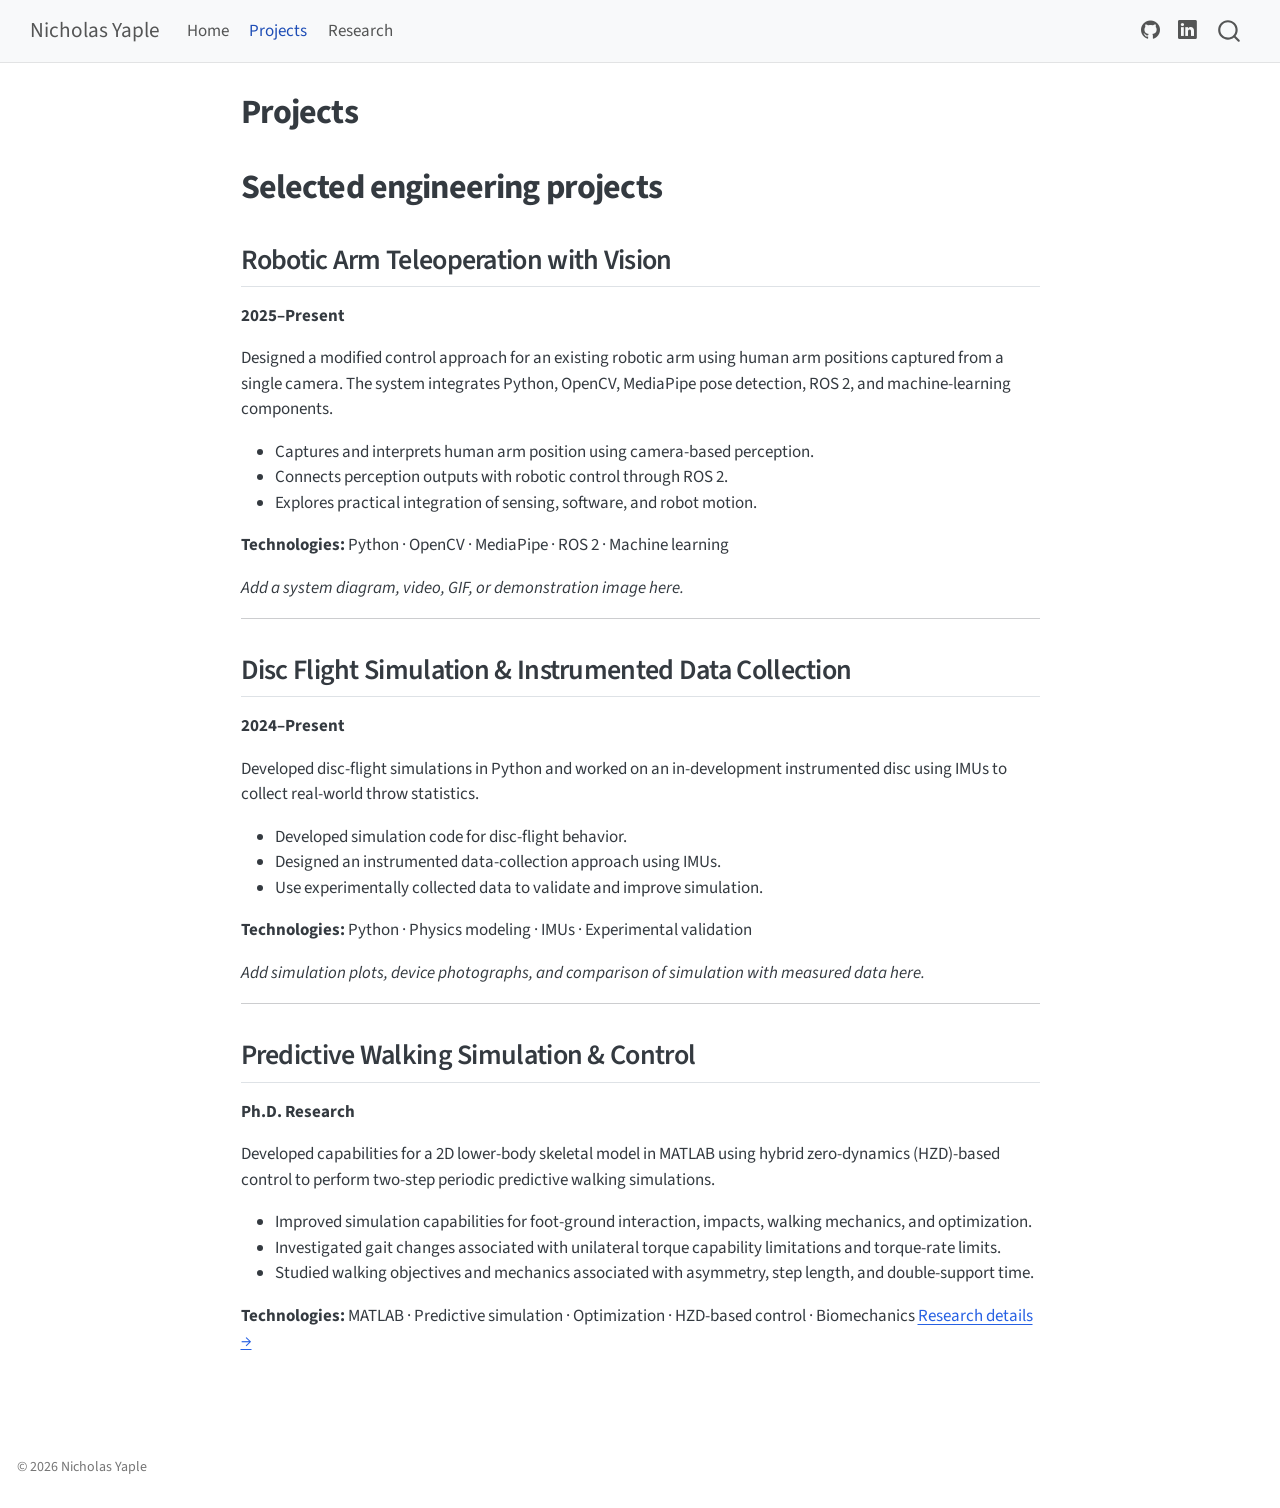
==== projects.html @ 6b663c58 "Built site for gh-pages" ====
<!DOCTYPE html>
<html xmlns="http://www.w3.org/1999/xhtml" lang="en" xml:lang="en"><head>

<meta charset="utf-8">
<meta name="generator" content="quarto-1.11.9">

<meta name="viewport" content="width=device-width, initial-scale=1.0, user-scalable=yes">


<title>Projects – Nicholas Yaple</title>
<style>
/* Default styles provided by pandoc.
** See https://pandoc.org/MANUAL.html#variables-for-html for config info.
*/
span.smallcaps{font-variant: small-caps;}
div.columns{display: flex; gap: 1.5em;}
div.column{flex: auto;}
@media screen {
div.columns{gap: min(4vw, 1.5em);}
div.column{overflow-x: auto;}
}
div.hanging-indent{margin-left: 1.5em; text-indent: -1.5em;}
ul.task-list{list-style: none;}
ul.task-list li input[type="checkbox"] {
  width: 0.8em;
  margin: 0 0.8em 0.2em -1em; /* quarto-specific, see https://github.com/quarto-dev/quarto-cli/issues/4556 */ 
  vertical-align: middle;
}
</style>


<script src="site_libs/quarto-nav/quarto-nav.js"></script>
<script src="site_libs/quarto-nav/headroom.min.js"></script>
<script src="site_libs/clipboard/clipboard.min.js"></script>
<script src="site_libs/quarto-search/autocomplete.umd.js"></script>
<script src="site_libs/quarto-search/fuse.min.js"></script>
<script src="site_libs/quarto-search/quarto-search.js"></script>
<meta name="quarto:offset" content="./">
<script src="site_libs/quarto-html/quarto.js" type="module"></script>
<script src="site_libs/quarto-html/tabsets/tabsets.js" type="module"></script>
<script src="site_libs/quarto-html/scrollable-regions/scrollable-regions.js" type="module"></script>
<script src="site_libs/quarto-html/popper.min.js"></script>
<script src="site_libs/quarto-html/tippy.umd.min.js"></script>
<script src="site_libs/quarto-html/anchor.min.js"></script>
<link href="site_libs/quarto-html/tippy.css" rel="stylesheet">
<link href="site_libs/quarto-html/quarto-syntax-highlighting-63b5708e65d6cd79cd7618c58d0c21e7.css" rel="stylesheet" id="quarto-text-highlighting-styles">
<script src="site_libs/bootstrap/bootstrap.min.js"></script>
<link href="site_libs/bootstrap/bootstrap-icons.css" rel="stylesheet">
<link href="site_libs/bootstrap/bootstrap-48eea8e06ff06eb442a2daacfce5ac08.min.css" rel="stylesheet" append-hash="true" id="quarto-bootstrap" data-mode="light">
<script id="quarto-search-options" type="application/json">{
  "location": "navbar",
  "copy-button": false,
  "collapse-after": 3,
  "panel-placement": "end",
  "type": "overlay",
  "limit": 50,
  "keyboard-shortcut": [
    "f",
    "/",
    "s"
  ],
  "show-item-context": false,
  "language": {
    "search-no-results-text": "No results",
    "search-matching-documents-text": "matching documents",
    "search-copy-link-title": "Copy link to search",
    "search-hide-matches-text": "Hide additional matches",
    "search-more-match-text": "more match in this document",
    "search-more-matches-text": "more matches in this document",
    "search-clear-button-title": "Clear",
    "search-text-placeholder": "",
    "search-detached-cancel-button-title": "Cancel",
    "search-submit-button-title": "Submit",
    "search-label": "Search"
  }
}</script>
<style>html{ scroll-behavior: smooth; }</style>


<link rel="stylesheet" href="styles.css">
</head>

<body class="nav-fixed fullcontent quarto-light"><a id="quarto-skip-link" class="visually-hidden-focusable" href="#quarto-document-content">Skip to main content</a>

<div id="quarto-search-results"></div>
  <header id="quarto-header" class="headroom fixed-top">
    <nav class="navbar navbar-expand-lg " data-bs-theme="dark" aria-label="Site">
      <div class="navbar-container container-fluid">
      <div class="navbar-brand-container mx-auto">
    <a class="navbar-brand" href="./index.html">
    <span class="navbar-title">Nicholas Yaple</span>
    </a>
  </div>
          <button class="navbar-toggler" type="button" data-bs-toggle="collapse" data-bs-target="#navbarCollapse" aria-controls="navbarCollapse" aria-expanded="false" aria-label="Toggle navigation" onclick="if (window.quartoToggleHeadroom) { window.quartoToggleHeadroom(); }">
  <span class="navbar-toggler-icon"></span>
</button>
          <div class="collapse navbar-collapse" id="navbarCollapse">
            <ul class="navbar-nav navbar-nav-scroll me-auto">
  <li class="nav-item">
    <a class="nav-link" href="./index.html"> 
<span class="menu-text">Home</span></a>
  </li>  
  <li class="nav-item">
    <a class="nav-link active" href="./projects.html" aria-current="page"> 
<span class="menu-text">Projects</span></a>
  </li>  
  <li class="nav-item">
    <a class="nav-link" href="./research.html"> 
<span class="menu-text">Research</span></a>
  </li>  
</ul>
            <ul class="navbar-nav navbar-nav-scroll ms-auto">
  <li class="nav-item compact">
    <a class="nav-link" href="https://github.com/yaplenicholas"> <i class="bi bi-github" role="img">
</i> 
<span class="menu-text"></span></a>
  </li>  
  <li class="nav-item compact">
    <a class="nav-link" href="https://www.linkedin.com/"> <i class="bi bi-linkedin" role="img">
</i> 
<span class="menu-text"></span></a>
  </li>  
</ul>
          </div> <!-- /navcollapse -->
            <div class="quarto-navbar-tools">
</div>
            <div id="quarto-search" class="" title="Search"></div>
      </div> <!-- /container-fluid -->
    </nav>
</header>
<!-- content -->
<div id="quarto-content" class="quarto-container page-columns page-rows-contents page-layout-article page-navbar">
<!-- sidebar -->
<!-- margin-sidebar -->
    
<!-- main -->
<main class="content" id="quarto-document-content" tabindex="-1">

<header id="title-block-header" class="quarto-title-block default">
<div class="quarto-title">
<h1 class="title">Projects</h1>
</div>



<div class="quarto-title-meta">

    
  
    
  </div>
  


</header>


<section id="selected-engineering-projects" class="level1">
<h1>Selected engineering projects</h1>
<section id="robotic-arm-teleoperation-with-vision" class="level2">
<h2 class="anchored" data-anchor-id="robotic-arm-teleoperation-with-vision">Robotic Arm Teleoperation with Vision</h2>
<p><strong>2025–Present</strong></p>
<p>Designed a modified control approach for an existing robotic arm using human arm positions captured from a single camera. The system integrates Python, OpenCV, MediaPipe pose detection, ROS 2, and machine-learning components.</p>
<ul>
<li>Captures and interprets human arm position using camera-based perception.</li>
<li>Connects perception outputs with robotic control through ROS 2.</li>
<li>Explores practical integration of sensing, software, and robot motion.</li>
</ul>
<p><strong>Technologies:</strong> Python · OpenCV · MediaPipe · ROS 2 · Machine learning</p>
<p><em>Add a system diagram, video, GIF, or demonstration image here.</em></p>
<hr>
</section>
<section id="disc-flight-simulation-instrumented-data-collection" class="level2">
<h2 class="anchored" data-anchor-id="disc-flight-simulation-instrumented-data-collection">Disc Flight Simulation &amp; Instrumented Data Collection</h2>
<p><strong>2024–Present</strong></p>
<p>Developed disc-flight simulations in Python and worked on an in-development instrumented disc using IMUs to collect real-world throw statistics.</p>
<ul>
<li>Developed simulation code for disc-flight behavior.</li>
<li>Designed an instrumented data-collection approach using IMUs.</li>
<li>Use experimentally collected data to validate and improve simulation.</li>
</ul>
<p><strong>Technologies:</strong> Python · Physics modeling · IMUs · Experimental validation</p>
<p><em>Add simulation plots, device photographs, and comparison of simulation with measured data here.</em></p>
<hr>
</section>
<section id="predictive-walking-simulation-control" class="level2">
<h2 class="anchored" data-anchor-id="predictive-walking-simulation-control">Predictive Walking Simulation &amp; Control</h2>
<p><strong>Ph.D.&nbsp;Research</strong></p>
<p>Developed capabilities for a 2D lower-body skeletal model in MATLAB using hybrid zero-dynamics (HZD)-based control to perform two-step periodic predictive walking simulations.</p>
<ul>
<li>Improved simulation capabilities for foot-ground interaction, impacts, walking mechanics, and optimization.</li>
<li>Investigated gait changes associated with unilateral torque capability limitations and torque-rate limits.</li>
<li>Studied walking objectives and mechanics associated with asymmetry, step length, and double-support time.</li>
</ul>
<p><strong>Technologies:</strong> MATLAB · Predictive simulation · Optimization · HZD-based control · Biomechanics <a href="./research.html">Research details →</a></p>


</section>
</section>

</main> <!-- /main -->
<script id="quarto-html-after-body" type="application/javascript">
  window.document.addEventListener("DOMContentLoaded", function (event) {
    const icon = "";
    const anchorJS = new window.AnchorJS();
    anchorJS.options = {
      placement: 'right',
      icon: icon
    };
    anchorJS.add('.anchored');
    const isCodeAnnotation = (el) => {
      for (const clz of el.classList) {
        if (clz.startsWith('code-annotation-')) {                     
          return true;
        }
      }
      return false;
    }
    const onCopySuccess = function(e) {
      // button target
      const button = e.trigger;
      // don't keep focus
      button.blur();
      // flash "checked"
      button.classList.add('code-copy-button-checked');
      var currentTitle = button.getAttribute("title");
      button.setAttribute("title", "Copied!");
      let tooltip;
      if (window.bootstrap) {
        button.setAttribute("data-bs-toggle", "tooltip");
        button.setAttribute("data-bs-placement", "left");
        button.setAttribute("data-bs-title", "Copied!");
        tooltip = new bootstrap.Tooltip(button, 
          { trigger: "manual", 
            customClass: "code-copy-button-tooltip",
            offset: [0, -8]});
        tooltip.show();    
      }
      setTimeout(function() {
        if (tooltip) {
          tooltip.hide();
          button.removeAttribute("data-bs-title");
          button.removeAttribute("data-bs-toggle");
          button.removeAttribute("data-bs-placement");
        }
        button.setAttribute("title", currentTitle);
        button.classList.remove('code-copy-button-checked');
      }, 1000);
      // clear code selection
      e.clearSelection();
    }
    const getTextToCopy = function(trigger) {
      const outerScaffold = trigger.parentElement.cloneNode(true);
      const codeEl = outerScaffold.querySelector('code');
      for (const childEl of codeEl.children) {
        if (isCodeAnnotation(childEl)) {
          childEl.remove();
        }
      }
      return codeEl.innerText;
    }
    const clipboard = new window.ClipboardJS('.code-copy-button:not([data-in-quarto-modal])', {
      text: getTextToCopy
    });
    clipboard.on('success', onCopySuccess);
    if (window.document.getElementById('quarto-embedded-source-code-modal')) {
      const clipboardModal = new window.ClipboardJS('.code-copy-button[data-in-quarto-modal]', {
        text: getTextToCopy,
        container: window.document.getElementById('quarto-embedded-source-code-modal')
      });
      clipboardModal.on('success', onCopySuccess);
    }
      var localhostRegex = new RegExp(/^(?:http|https):\/\/localhost\:?[0-9]*\//);
      var mailtoRegex = new RegExp(/^mailto:/);
        var filterRegex = new RegExp("https:\/\/yaplenicholas\.github\.io\/");
      var isInternal = (href) => {
          return filterRegex.test(href) || localhostRegex.test(href) || mailtoRegex.test(href);
      }
      // Inspect non-navigation links and adorn them if external
      window.quartoDecorateExternalLinks = function (root) {
     var links = (root || window.document).querySelectorAll('a[href]:not(.nav-link):not(.navbar-brand):not(.toc-action):not(.sidebar-link):not(.sidebar-item-toggle):not(.pagination-link):not(.no-external):not([aria-hidden]):not(.dropdown-item):not(.quarto-navigation-tool):not(.about-link)');
      for (var i=0; i<links.length; i++) {
        const link = links[i];
        if (!isInternal(link.href)) {
          // undo the damage that might have been done by quarto-nav.js in the case of
          // links that we want to consider external
          if (link.dataset.originalHref !== undefined) {
            link.href = link.dataset.originalHref;
          }
          if (!link.classList.contains('no-external-icon')) {
          }
        }
      }
      };
      window.quartoDecorateExternalLinks(window.document);
    // Esc closes the popup (WCAG 1.4.13) and focus leaving both trigger and
    // popup closes it (WCAG 2.4.11); tippy handles neither for interactive popups.
    const hideOnEscAndFocusOut = {
      name: 'hideOnEscAndFocusOut',
      defaultValue: true,
      fn(instance) {
        const dismiss = () => {
          // A show scheduled by the trigger delay would otherwise reopen it
          instance.clearDelayTimeouts();
          instance.hide();
        };
        const onKeyDown = (event) => {
          if (event.key !== 'Escape') {
            return;
          }
          // Keep Esc from also reaching page handlers (e.g. reveal.js overview),
          // except an open reveal.js slide menu, which Esc should close too.
          // The menu handles keys only when its keyboard option is on.
          const menuHandlesEsc = window.Reveal?.getPlugin?.('menu')?.isOpen() &&
            window.Reveal.getConfig().menu?.keyboard !== false;
          if (!menuHandlesEsc) {
            event.stopPropagation();
          }
          if (instance.popper.contains(window.document.activeElement)) {
            // Disabled while refocusing so the focus trigger does not reopen it
            instance.disable();
            instance.reference.focus();
            instance.enable();
          }
          dismiss();
        };
        const onFocusOut = (event) => {
          const target = event.relatedTarget;
          if (target && !instance.reference.contains(target) &&
              !instance.popper.contains(target)) {
            dismiss();
          }
        };
        // On the trigger too: a click trigger (code-annotations: select) has no
        // blur handling. Attached for the instance's lifetime so leaving the
        // trigger also cancels a show still pending on the trigger delay.
        instance.reference.addEventListener('focusout', onFocusOut);
        return {
          onShow() {
            window.document.addEventListener('keydown', onKeyDown, true);
            instance.popper.addEventListener('focusout', onFocusOut);
          },
          onHide() {
            window.document.removeEventListener('keydown', onKeyDown, true);
            instance.popper.removeEventListener('focusout', onFocusOut);
          },
          onDestroy() {
            instance.reference.removeEventListener('focusout', onFocusOut);
          },
        };
      },
    };
    function tippyHover(el, contentFn, onTriggerFn, onUntriggerFn) {
      const config = {
        allowHTML: true,
        maxWidth: 500,
        delay: 100,
        arrow: false,
        appendTo: function(el) {
            return el.parentElement;
        },
        interactive: true,
        interactiveBorder: 10,
        theme: 'quarto',
        placement: 'bottom-start',
        plugins: [hideOnEscAndFocusOut],
      };
      if (contentFn) {
        config.content = contentFn;
      }
      if (onTriggerFn) {
        config.onTrigger = onTriggerFn;
      }
      if (onUntriggerFn) {
        config.onUntrigger = onUntriggerFn;
      }
      window.tippy(el, config); 
    }
    const noterefs = window.document.querySelectorAll('a[role="doc-noteref"]');
    for (var i=0; i<noterefs.length; i++) {
      const ref = noterefs[i];
      tippyHover(ref, function() {
        // use id or data attribute instead here
        let href = ref.getAttribute('data-footnote-href') || ref.getAttribute('href');
        try { href = new URL(href).hash; } catch {}
        const id = href.replace(/^#\/?/, "");
        const note = window.document.getElementById(id);
        if (note) {
          return note.innerHTML;
        } else {
          return "";
        }
      });
    }
    const xrefs = window.document.querySelectorAll('a.quarto-xref');
    const processXRef = (id, note) => {
      // Strip column container classes
      const stripColumnClz = (el) => {
        el.classList.remove("page-full", "page-columns");
        if (el.children) {
          for (const child of el.children) {
            stripColumnClz(child);
          }
        }
      }
      stripColumnClz(note)
      if (id === null || id.startsWith('sec-')) {
        // Special case sections, only their first couple elements
        const container = document.createElement("div");
        if (note.children && note.children.length > 2) {
          container.appendChild(note.children[0].cloneNode(true));
          for (let i = 1; i < note.children.length; i++) {
            const child = note.children[i];
            if (child.tagName === "P" && child.innerText === "") {
              continue;
            } else {
              container.appendChild(child.cloneNode(true));
              break;
            }
          }
          if (window.Quarto?.typesetMath) {
            window.Quarto.typesetMath(container);
          }
          return container.innerHTML
        } else {
          if (window.Quarto?.typesetMath) {
            window.Quarto.typesetMath(note);
          }
          return note.innerHTML;
        }
      } else {
        // Remove any anchor links if they are present
        const anchorLink = note.querySelector('a.anchorjs-link');
        if (anchorLink) {
          anchorLink.remove();
        }
        if (window.Quarto?.typesetMath) {
          window.Quarto.typesetMath(note);
        }
        if (note.classList.contains("callout")) {
          return note.outerHTML;
        } else {
          return note.innerHTML;
        }
      }
    }
    for (var i=0; i<xrefs.length; i++) {
      const xref = xrefs[i];
      tippyHover(xref, undefined, function(instance) {
        instance.disable();
        let url = xref.getAttribute('href');
        let hash = undefined; 
        if (url.startsWith('#')) {
          hash = url;
        } else {
          try { hash = new URL(url).hash; } catch {}
        }
        if (hash) {
          const id = hash.replace(/^#\/?/, "");
          const note = window.document.getElementById(id);
          if (note !== null) {
            try {
              const html = processXRef(id, note.cloneNode(true));
              instance.setContent(html);
            } finally {
              instance.enable();
              instance.show();
            }
          } else {
            // See if we can fetch this
            fetch(url.split('#')[0])
            .then(res => res.text())
            .then(html => {
              const parser = new DOMParser();
              const htmlDoc = parser.parseFromString(html, "text/html");
              const note = htmlDoc.getElementById(id);
              if (note !== null) {
                const html = processXRef(id, note);
                instance.setContent(html);
              } 
            }).finally(() => {
              instance.enable();
              instance.show();
            });
          }
        } else {
          // See if we can fetch a full url (with no hash to target)
          // This is a special case and we should probably do some content thinning / targeting
          fetch(url)
          .then(res => res.text())
          .then(html => {
            const parser = new DOMParser();
            const htmlDoc = parser.parseFromString(html, "text/html");
            const note = htmlDoc.querySelector('main.content');
            if (note !== null) {
              // This should only happen for chapter cross references
              // (since there is no id in the URL)
              // remove the first header
              if (note.children.length > 0 && note.children[0].tagName === "HEADER") {
                note.children[0].remove();
              }
              const html = processXRef(null, note);
              instance.setContent(html);
            } 
          }).finally(() => {
            instance.enable();
            instance.show();
          });
        }
      }, function(instance) {
      });
    }
        let selectedAnnoteEl;
        const selectorForAnnotation = ( cell, annotation) => {
          let cellAttr = 'data-code-cell="' + cell + '"';
          let lineAttr = 'data-code-annotation="' +  annotation + '"';
          const selector = 'span[' + cellAttr + '][' + lineAttr + ']';
          return selector;
        }
        const selectCodeLines = (annoteEl) => {
          const doc = window.document;
          const targetCell = annoteEl.getAttribute("data-target-cell");
          const targetAnnotation = annoteEl.getAttribute("data-target-annotation");
          const annoteSpan = window.document.querySelector(selectorForAnnotation(targetCell, targetAnnotation));
          const lines = annoteSpan.getAttribute("data-code-lines").split(",");
          const lineIds = lines.map((line) => {
            return targetCell + "-" + line;
          })
          // Each band is positioned against its own containing block, which is
          // not the offsetParent of the lines, so place it from client rects.
          const placeBand = (band, firstEl, lastEl, codeBlock) => {
            const container = band.offsetParent;
            if (container === null) {
              return;
            }
            const containerRect = container.getBoundingClientRect();
            // Reveal.js scales slides with a transform, so convert client
            // pixels back to the CSS pixels of the container.
            const scale = containerRect.height / container.offsetHeight || 1;
            const firstRect = firstEl.getBoundingClientRect();
            const lastRect = lastEl.getBoundingClientRect();
            const top = (firstRect.top - containerRect.top) / scale - container.clientTop + container.scrollTop;
            const height = (lastRect.bottom - firstRect.top) / scale;
            band.style.top = top - 2 + "px";
            band.style.height = height + 4 + "px";
            if (codeBlock) {
              // Without the copy button wrapper, the containing block is wider
              // than the code block, so span the code block explicitly.
              const blockRect = codeBlock.getBoundingClientRect();
              band.style.left = (blockRect.left - containerRect.left) / scale - container.clientLeft + container.scrollLeft + "px";
              band.style.width = blockRect.width / scale + "px";
            }
          };
          if (lineIds.length > 0) {
            const el = window.document.getElementById(lineIds[0]);
            const lastEl = window.document.getElementById(lineIds[lineIds.length - 1]);
            const parent = el.parentElement.parentElement;
            // cook up a div (if necessary) and position it
            let div = window.document.getElementById("code-annotation-line-highlight");
            if (div === null) {
              div = window.document.createElement("div");
              div.setAttribute("id", "code-annotation-line-highlight");
              div.style.position = 'absolute';
              parent.appendChild(div);
            }
            placeBand(div, el, lastEl, parent.closest("div.sourceCode") || parent);
            let gutterDiv = window.document.getElementById("code-annotation-line-highlight-gutter");
            if (gutterDiv === null) {
              gutterDiv = window.document.createElement("div");
              gutterDiv.setAttribute("id", "code-annotation-line-highlight-gutter");
              gutterDiv.style.position = 'absolute';
              const codeCell = window.document.getElementById(targetCell);
              const gutter = codeCell.querySelector('.code-annotation-gutter');
              gutter.appendChild(gutterDiv);
            }
            placeBand(gutterDiv, el, lastEl);
            selectedAnnoteEl = annoteEl;
          }
        };
        const unselectCodeLines = () => {
          const elementsIds = ["code-annotation-line-highlight", "code-annotation-line-highlight-gutter"];
          elementsIds.forEach((elId) => {
            const div = window.document.getElementById(elId);
            if (div) {
              div.remove();
            }
          });
          selectedAnnoteEl = undefined;
        };
          // Handle positioning of the toggle
      window.addEventListener(
        "resize",
        throttle(() => {
          elRect = undefined;
          if (selectedAnnoteEl) {
            selectCodeLines(selectedAnnoteEl);
          }
        }, 10)
      );
      function throttle(fn, ms) {
      let throttle = false;
      let timer;
        return (...args) => {
          if(!throttle) { // first call gets through
              fn.apply(this, args);
              throttle = true;
          } else { // all the others get throttled
              if(timer) clearTimeout(timer); // cancel #2
              timer = setTimeout(() => {
                fn.apply(this, args);
                timer = throttle = false;
              }, ms);
          }
        };
      }
        // Attach click handler to the DT
        const annoteDls = window.document.querySelectorAll('dt[data-target-cell]');
        for (const annoteDlNode of annoteDls) {
          annoteDlNode.addEventListener('click', (event) => {
            const clickedEl = event.target;
            if (clickedEl !== selectedAnnoteEl) {
              unselectCodeLines();
              const activeEl = window.document.querySelector('dt[data-target-cell].code-annotation-active');
              if (activeEl) {
                activeEl.classList.remove('code-annotation-active');
              }
              selectCodeLines(clickedEl);
              clickedEl.classList.add('code-annotation-active');
            } else {
              // Unselect the line
              unselectCodeLines();
              clickedEl.classList.remove('code-annotation-active');
            }
          });
        }
    const findCites = (el) => {
      const parentEl = el.parentElement;
      if (parentEl) {
        const cites = parentEl.dataset.cites;
        if (cites) {
          return {
            el,
            cites: cites.split(' ')
          };
        } else {
          return findCites(el.parentElement)
        }
      } else {
        return undefined;
      }
    };
    var bibliorefs = window.document.querySelectorAll('a[role="doc-biblioref"]');
    for (var i=0; i<bibliorefs.length; i++) {
      const ref = bibliorefs[i];
      const citeInfo = findCites(ref);
      if (citeInfo) {
        tippyHover(citeInfo.el, function() {
          var popup = window.document.createElement('div');
          citeInfo.cites.forEach(function(cite) {
            var citeDiv = window.document.createElement('div');
            citeDiv.classList.add('hanging-indent');
            citeDiv.classList.add('csl-entry');
            var biblioDiv = window.document.getElementById('ref-' + cite);
            if (biblioDiv) {
              citeDiv.innerHTML = biblioDiv.innerHTML;
            }
            popup.appendChild(citeDiv);
          });
          return popup.innerHTML;
        });
      }
    }
  });
  </script>
  <script type="application/javascript">
  window.quartoScrollableRegionsLabels = {"code":"Scrollable code","output":"Scrollable output"};
  </script>
</div> <!-- /content -->
<footer class="footer">
  <div class="nav-footer">
    <div class="nav-footer-left">
<p>© 2026 Nicholas Yaple</p>
</div>   
    <div class="nav-footer-center">
      &nbsp;
    </div>
    <div class="nav-footer-right">
      &nbsp;
    </div>
  </div>
</footer>




<script src="site_libs/quarto-html/zenscroll-min.js"></script>
</body></html>
---- site_libs/quarto-html/tippy.css ----
.tippy-box[data-animation=fade][data-state=hidden]{opacity:0}[data-tippy-root]{max-width:calc(100vw - 10px)}.tippy-box{position:relative;background-color:#333;color:#fff;border-radius:4px;font-size:14px;line-height:1.4;white-space:normal;outline:0;transition-property:transform,visibility,opacity}.tippy-box[data-placement^=top]>.tippy-arrow{bottom:0}.tippy-box[data-placement^=top]>.tippy-arrow:before{bottom:-7px;left:0;border-width:8px 8px 0;border-top-color:initial;transform-origin:center top}.tippy-box[data-placement^=bottom]>.tippy-arrow{top:0}.tippy-box[data-placement^=bottom]>.tippy-arrow:before{top:-7px;left:0;border-width:0 8px 8px;border-bottom-color:initial;transform-origin:center bottom}.tippy-box[data-placement^=left]>.tippy-arrow{right:0}.tippy-box[data-placement^=left]>.tippy-arrow:before{border-width:8px 0 8px 8px;border-left-color:initial;right:-7px;transform-origin:center left}.tippy-box[data-placement^=right]>.tippy-arrow{left:0}.tippy-box[data-placement^=right]>.tippy-arrow:before{left:-7px;border-width:8px 8px 8px 0;border-right-color:initial;transform-origin:center right}.tippy-box[data-inertia][data-state=visible]{transition-timing-function:cubic-bezier(.54,1.5,.38,1.11)}.tippy-arrow{width:16px;height:16px;color:#333}.tippy-arrow:before{content:"";position:absolute;border-color:transparent;border-style:solid}.tippy-content{position:relative;padding:5px 9px;z-index:1}
---- site_libs/quarto-html/quarto-syntax-highlighting-63b5708e65d6cd79cd7618c58d0c21e7.css ----
/* quarto syntax highlight colors */
:root {
  --quarto-hl-ot-color: #003B4F;
  --quarto-hl-at-color: #657422;
  --quarto-hl-ss-color: #20794D;
  --quarto-hl-an-color: #5E5E5E;
  --quarto-hl-fu-color: #4758AB;
  --quarto-hl-st-color: #20794D;
  --quarto-hl-cf-color: #003B4F;
  --quarto-hl-op-color: #5E5E5E;
  --quarto-hl-er-color: #AD0000;
  --quarto-hl-bn-color: #AD0000;
  --quarto-hl-al-color: #AD0000;
  --quarto-hl-va-color: #111111;
  --quarto-hl-bu-color: inherit;
  --quarto-hl-ex-color: inherit;
  --quarto-hl-pp-color: #AD0000;
  --quarto-hl-in-color: #5E5E5E;
  --quarto-hl-vs-color: #20794D;
  --quarto-hl-wa-color: #5E5E5E;
  --quarto-hl-do-color: #5E5E5E;
  --quarto-hl-im-color: #00769E;
  --quarto-hl-ch-color: #20794D;
  --quarto-hl-dt-color: #AD0000;
  --quarto-hl-fl-color: #AD0000;
  --quarto-hl-co-color: #5E5E5E;
  --quarto-hl-cv-color: #5E5E5E;
  --quarto-hl-cn-color: #8f5902;
  --quarto-hl-sc-color: #5E5E5E;
  --quarto-hl-dv-color: #AD0000;
  --quarto-hl-kw-color: #003B4F;
}

/* other quarto variables */
:root {
  --quarto-font-monospace: SFMono-Regular, Menlo, Monaco, Consolas, "Liberation Mono", "Courier New", monospace;
}

/* syntax highlight based on Pandoc's rules */
pre > code.sourceCode > span {
  color: #003B4F;
}

code.sourceCode > span {
  color: #003B4F;
}

div.sourceCode,
div.sourceCode pre.sourceCode {
  color: #003B4F;
}

/* Normal */
code span {
  color: #003B4F;
}

/* Alert */
code span.al {
  color: #AD0000;
  font-style: inherit;
}

/* Annotation */
code span.an {
  color: #5E5E5E;
  font-style: inherit;
}

/* Attribute */
code span.at {
  color: #657422;
  font-style: inherit;
}

/* BaseN */
code span.bn {
  color: #AD0000;
  font-style: inherit;
}

/* BuiltIn */
code span.bu {
  font-style: inherit;
}

/* ControlFlow */
code span.cf {
  color: #003B4F;
  font-weight: bold;
  font-style: inherit;
}

/* Char */
code span.ch {
  color: #20794D;
  font-style: inherit;
}

/* Constant */
code span.cn {
  color: #8f5902;
  font-style: inherit;
}

/* Comment */
code span.co {
  color: #5E5E5E;
  font-style: inherit;
}

/* CommentVar */
code span.cv {
  color: #5E5E5E;
  font-style: italic;
}

/* Documentation */
code span.do {
  color: #5E5E5E;
  font-style: italic;
}

/* DataType */
code span.dt {
  color: #AD0000;
  font-style: inherit;
}

/* DecVal */
code span.dv {
  color: #AD0000;
  font-style: inherit;
}

/* Error */
code span.er {
  color: #AD0000;
  font-style: inherit;
}

/* Extension */
code span.ex {
  font-style: inherit;
}

/* Float */
code span.fl {
  color: #AD0000;
  font-style: inherit;
}

/* Function */
code span.fu {
  color: #4758AB;
  font-style: inherit;
}

/* Import */
code span.im {
  color: #00769E;
  font-style: inherit;
}

/* Information */
code span.in {
  color: #5E5E5E;
  font-style: inherit;
}

/* Keyword */
code span.kw {
  color: #003B4F;
  font-weight: bold;
  font-style: inherit;
}

/* Operator */
code span.op {
  color: #5E5E5E;
  font-style: inherit;
}

/* Other */
code span.ot {
  color: #003B4F;
  font-style: inherit;
}

/* Preprocessor */
code span.pp {
  color: #AD0000;
  font-style: inherit;
}

/* SpecialChar */
code span.sc {
  color: #5E5E5E;
  font-style: inherit;
}

/* SpecialString */
code span.ss {
  color: #20794D;
  font-style: inherit;
}

/* String */
code span.st {
  color: #20794D;
  font-style: inherit;
}

/* Variable */
code span.va {
  color: #111111;
  font-style: inherit;
}

/* VerbatimString */
code span.vs {
  color: #20794D;
  font-style: inherit;
}

/* Warning */
code span.wa {
  color: #5E5E5E;
  font-style: italic;
}

.prevent-inlining {
  content: "</";
}

/*# sourceMappingURL=054cc16b9e9817627be6994582d2ffb5.css.map */
---- styles.css ----
/* Lightweight portfolio styling */
.navbar { border-bottom: 1px solid rgba(128,128,128,.18); }
h1, h2, h3 { letter-spacing: -0.025em; }
h1 { font-weight: 700; }
.hero-buttons { margin: 1.25rem 0 2rem; display: flex; flex-wrap: wrap; gap: .6rem; }
.project-card { padding: 1.1rem 1.35rem; margin: 1rem 0 1.3rem; border: 1px solid rgba(128,128,128,.3); border-radius: .8rem; }
.project-card h3 { margin-top: .1rem; }
.project-card p:last-child { margin-bottom: .1rem; }
a { text-underline-offset: .18em; }
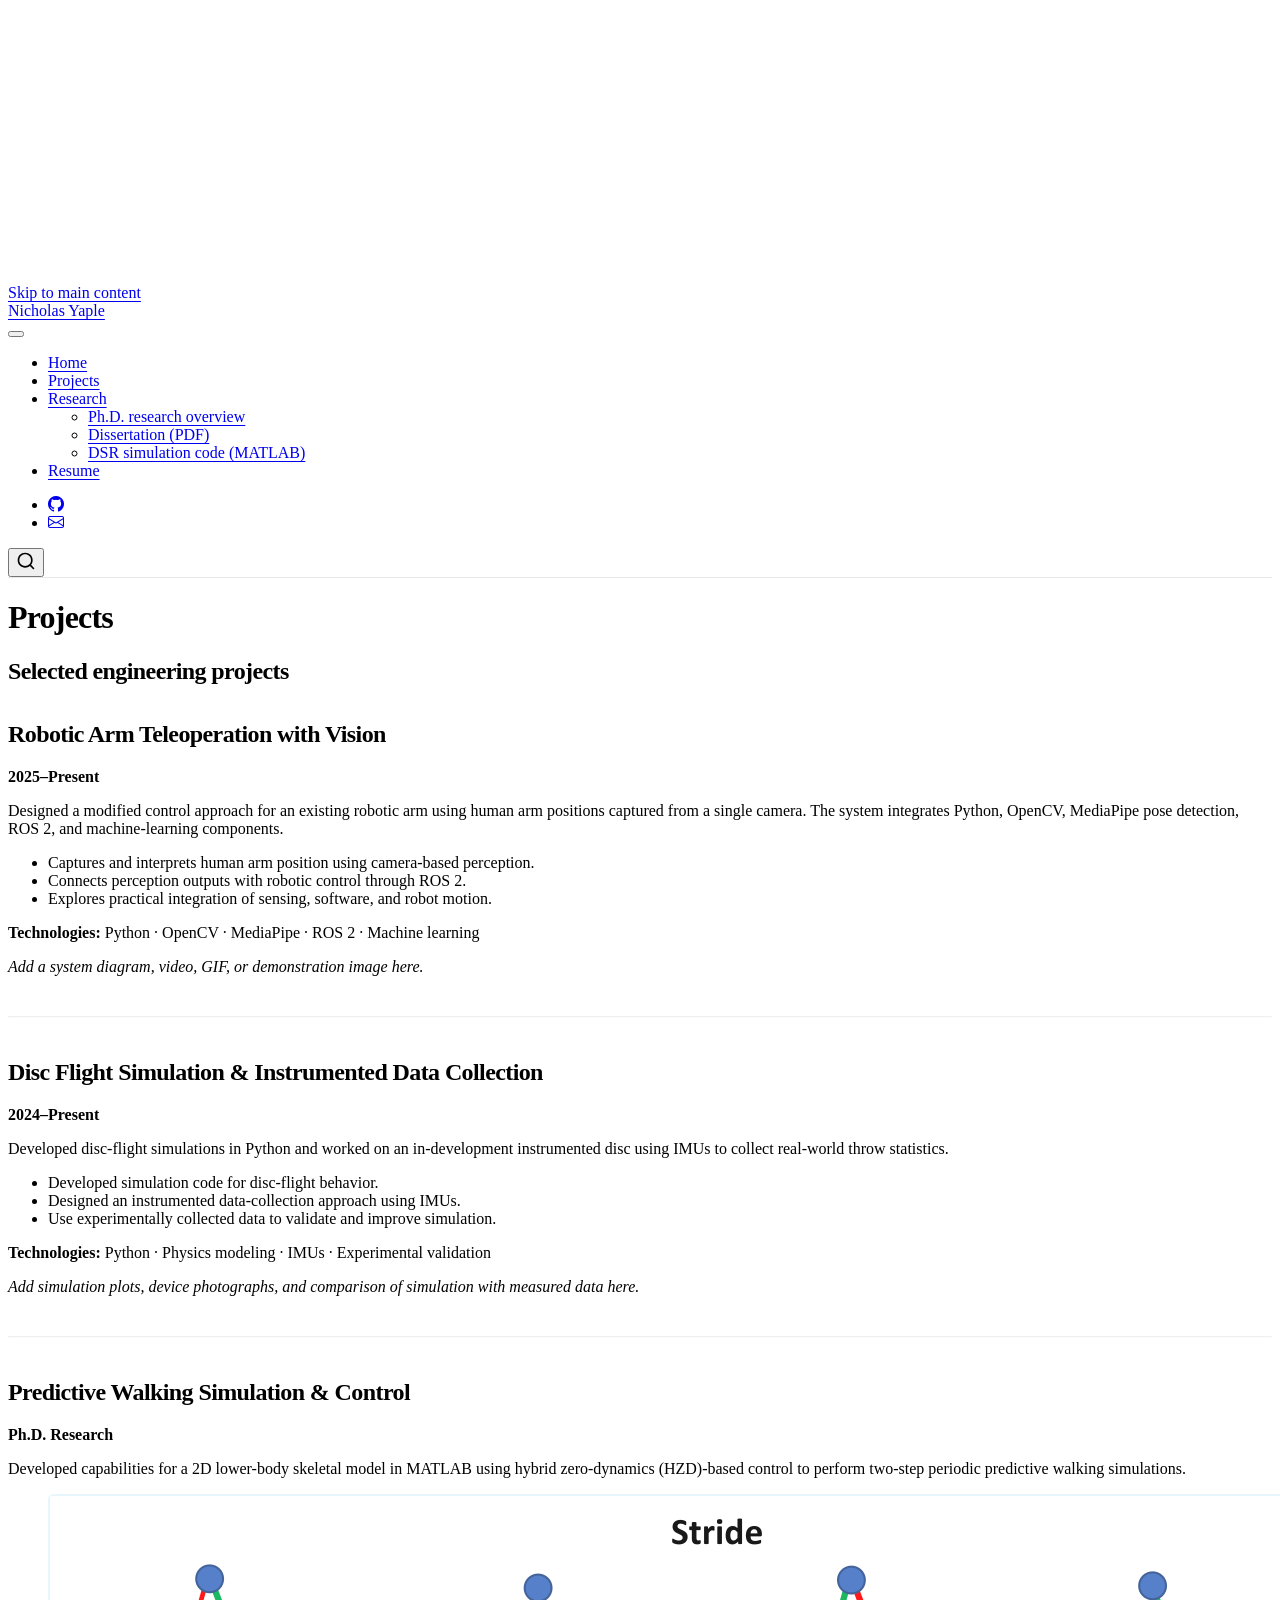
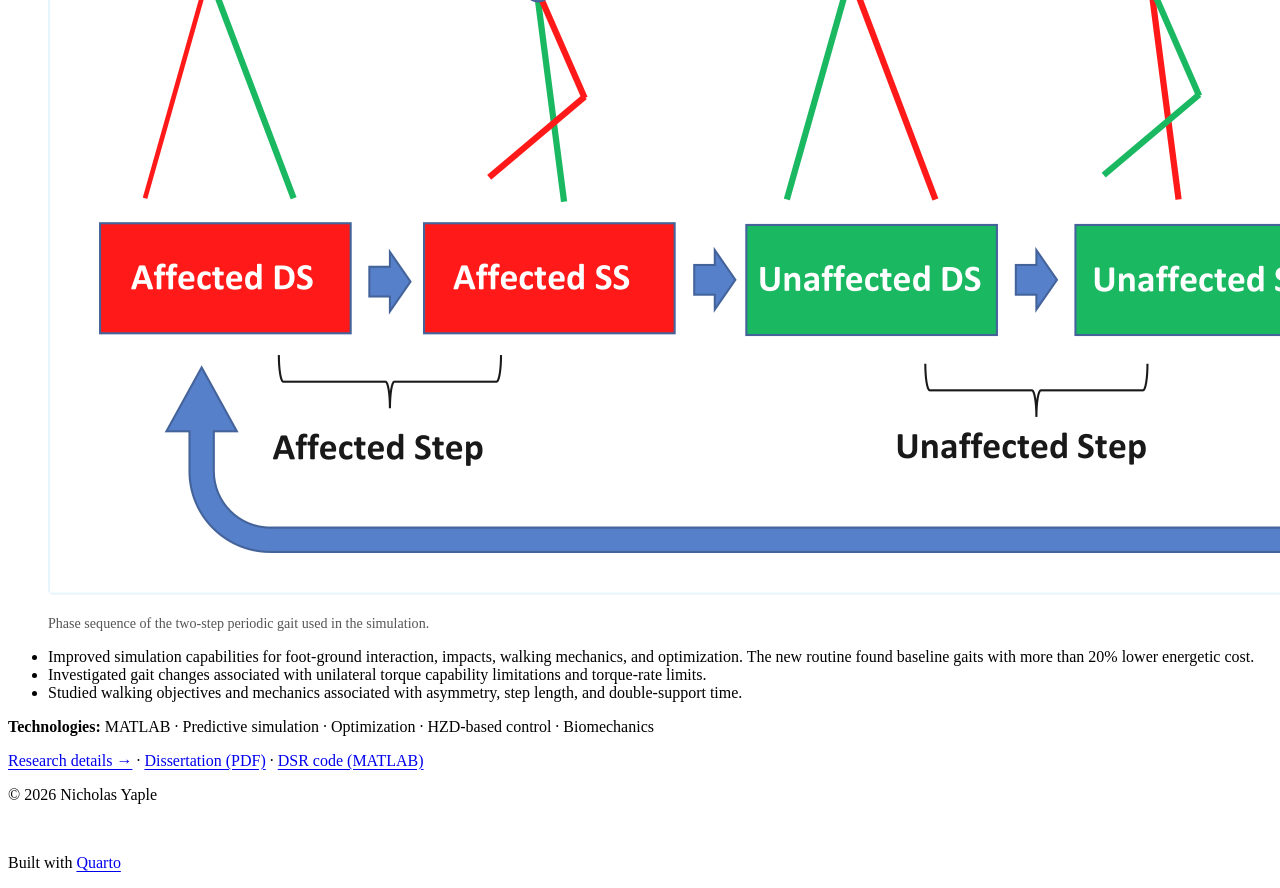
==== commit c71ed87f: "Built site for gh-pages" ====
--- a/projects.html
+++ b/projects.html
@@ -46,7 +46,10 @@
 <link href="site_libs/quarto-html/quarto-syntax-highlighting-63b5708e65d6cd79cd7618c58d0c21e7.css" rel="stylesheet" id="quarto-text-highlighting-styles">
 <script src="site_libs/bootstrap/bootstrap.min.js"></script>
 <link href="site_libs/bootstrap/bootstrap-icons.css" rel="stylesheet">
-<link href="site_libs/bootstrap/bootstrap-48eea8e06ff06eb442a2daacfce5ac08.min.css" rel="stylesheet" append-hash="true" id="quarto-bootstrap" data-mode="light">
+<link href="site_libs/bootstrap/bootstrap-cb61c712ca1a7fe70a83faed8e4da2d7.min.css" rel="stylesheet" append-hash="true" id="quarto-bootstrap" data-mode="light">
+<script src="site_libs/quarto-contrib/glightbox/glightbox.min.js"></script>
+<link href="site_libs/quarto-contrib/glightbox/glightbox.min.css" rel="stylesheet">
+<link href="site_libs/quarto-contrib/glightbox/lightbox.css" rel="stylesheet">
 <script id="quarto-search-options" type="application/json">{
   "location": "navbar",
   "copy-button": false,
@@ -78,6 +81,12 @@
 
 
 <link rel="stylesheet" href="styles.css">
+<meta property="og:title" content="Projects – Nicholas Yaple">
+<meta property="og:image" content="https://yaplenicholas.github.io/research/figs/gait-phases.png">
+<meta property="og:site_name" content="Nicholas Yaple">
+<meta property="og:image:alt" content="Stride diagram with affected and unaffected double- and single-support phases.">
+<meta property="og:image:height" content="701">
+<meta property="og:image:width" content="1600">
 </head>
 
 <body class="nav-fixed fullcontent quarto-light"><a id="quarto-skip-link" class="visually-hidden-focusable" href="#quarto-document-content">Skip to main content</a>
@@ -104,19 +113,38 @@
     <a class="nav-link active" href="./projects.html" aria-current="page"> 
 <span class="menu-text">Projects</span></a>
   </li>  
+  <li class="nav-item dropdown ">
+    <a class="nav-link dropdown-toggle" href="#" id="nav-menu-research" role="link" data-bs-toggle="dropdown" aria-expanded="false">
+ <span class="menu-text">Research</span>
+    </a>
+    <ul class="dropdown-menu" aria-labelledby="nav-menu-research">    
+        <li>
+    <a class="dropdown-item" href="./research.html">
+ <span class="dropdown-text">Ph.D.&nbsp;research overview</span></a>
+  </li>  
+        <li>
+    <a class="dropdown-item" href="./research/dissertation/Yaple_Dissertation_2026.pdf">
+ <span class="dropdown-text">Dissertation (PDF)</span></a>
+  </li>  
+        <li>
+    <a class="dropdown-item" href="https://github.com/yaplenicholas/DSR">
+ <span class="dropdown-text">DSR simulation code (MATLAB)</span></a>
+  </li>  
+    </ul>
+  </li>
   <li class="nav-item">
-    <a class="nav-link" href="./research.html"> 
-<span class="menu-text">Research</span></a>
+    <a class="nav-link" href="./resume.pdf"> 
+<span class="menu-text">Resume</span></a>
   </li>  
 </ul>
             <ul class="navbar-nav navbar-nav-scroll ms-auto">
   <li class="nav-item compact">
-    <a class="nav-link" href="https://github.com/yaplenicholas"> <i class="bi bi-github" role="img">
+    <a class="nav-link" href="https://github.com/yaplenicholas"> <i class="bi bi-github" role="img" aria-label="GitHub">
 </i> 
 <span class="menu-text"></span></a>
   </li>  
   <li class="nav-item compact">
-    <a class="nav-link" href="https://www.linkedin.com/"> <i class="bi bi-linkedin" role="img">
+    <a class="nav-link" href="mailto:yaplenicholas@gmail.com"> <i class="bi bi-envelope" role="img" aria-label="Email">
 </i> 
 <span class="menu-text"></span></a>
   </li>  
@@ -187,12 +215,19 @@
 <h2 class="anchored" data-anchor-id="predictive-walking-simulation-control">Predictive Walking Simulation &amp; Control</h2>
 <p><strong>Ph.D.&nbsp;Research</strong></p>
 <p>Developed capabilities for a 2D lower-body skeletal model in MATLAB using hybrid zero-dynamics (HZD)-based control to perform two-step periodic predictive walking simulations.</p>
+<div class="quarto-figure quarto-figure-center">
+<figure class="figure">
+<p><a href="research/figs/gait-phases.png" class="lightbox" data-gallery="quarto-lightbox-gallery-1" title="Phase sequence of the two-step periodic gait used in the simulation."><img src="research/figs/gait-phases.png" class="img-fluid figure-img" alt="Stride diagram with affected and unaffected double- and single-support phases."></a></p>
+<figcaption>Phase sequence of the two-step periodic gait used in the simulation.</figcaption>
+</figure>
+</div>
 <ul>
-<li>Improved simulation capabilities for foot-ground interaction, impacts, walking mechanics, and optimization.</li>
+<li>Improved simulation capabilities for foot-ground interaction, impacts, walking mechanics, and optimization. The new routine found baseline gaits with more than 20% lower energetic cost.</li>
 <li>Investigated gait changes associated with unilateral torque capability limitations and torque-rate limits.</li>
 <li>Studied walking objectives and mechanics associated with asymmetry, step length, and double-support time.</li>
 </ul>
-<p><strong>Technologies:</strong> MATLAB · Predictive simulation · Optimization · HZD-based control · Biomechanics <a href="./research.html">Research details →</a></p>
+<p><strong>Technologies:</strong> MATLAB · Predictive simulation · Optimization · HZD-based control · Biomechanics</p>
+<p><a href="./research.html">Research details →</a> · <a href="research/dissertation/Yaple_Dissertation_2026.pdf">Dissertation (PDF)</a> · <a href="https://github.com/yaplenicholas/DSR">DSR code (MATLAB)</a></p>
 
 
 </section>
@@ -272,7 +307,7 @@
     }
       var localhostRegex = new RegExp(/^(?:http|https):\/\/localhost\:?[0-9]*\//);
       var mailtoRegex = new RegExp(/^mailto:/);
-        var filterRegex = new RegExp("https:\/\/yaplenicholas\.github\.io\/");
+        var filterRegex = new RegExp("https:\/\/yaplenicholas\.github\.io");
       var isInternal = (href) => {
           return filterRegex.test(href) || localhostRegex.test(href) || mailtoRegex.test(href);
       }
@@ -685,10 +720,42 @@
       &nbsp;
     </div>
     <div class="nav-footer-right">
-      &nbsp;
-    </div>
+<p>Built with <a href="https://quarto.org">Quarto</a></p>
+</div>
   </div>
 </footer>
+<script>var lightboxQuarto = GLightbox({"closeEffect":"zoom","descPosition":"bottom","loop":false,"openEffect":"zoom","selector":".lightbox"});
+(function() {
+  let previousOnload = window.onload;
+  window.onload = () => {
+    if (previousOnload) {
+      previousOnload();
+    }
+    lightboxQuarto.on('slide_before_load', (data) => {
+      const { slideIndex, slideNode, slideConfig, player, trigger } = data;
+      const href = trigger.getAttribute('href');
+      if (href !== null) {
+        const imgEl = window.document.querySelector(`a[href="${href}"] img`);
+        if (imgEl !== null) {
+          const srcAttr = imgEl.getAttribute("src");
+          if (srcAttr && srcAttr.startsWith("data:")) {
+            slideConfig.href = srcAttr;
+          }
+        }
+      } 
+    });
+  
+    lightboxQuarto.on('slide_after_load', (data) => {
+      const { slideIndex, slideNode, slideConfig, player, trigger } = data;
+      if (window.Quarto?.typesetMath) {
+        window.Quarto.typesetMath(slideNode);
+      }
+    });
+  
+  };
+  
+})();
+          </script>
 
 
 
--- a/styles.css
+++ b/styles.css
@@ -2,8 +2,36 @@
 .navbar { border-bottom: 1px solid rgba(128,128,128,.18); }
 h1, h2, h3 { letter-spacing: -0.025em; }
 h1 { font-weight: 700; }
+h2 { margin-top: 2.2rem; }
+a { text-underline-offset: .18em; }
+
 .hero-buttons { margin: 1.25rem 0 2rem; display: flex; flex-wrap: wrap; gap: .6rem; }
+.hero-buttons .bi { margin-right: .3rem; }
+
+/* Project cards */
 .project-card { padding: 1.1rem 1.35rem; margin: 1rem 0 1.3rem; border: 1px solid rgba(128,128,128,.3); border-radius: .8rem; }
-.project-card h3 { margin-top: .1rem; }
+.project-card h3, .project-card h4 { margin-top: .1rem; }
 .project-card p:last-child { margin-bottom: .1rem; }
-a { text-underline-offset: .18em; }
+.project-card-featured { border-color: rgba(39,128,227,.45); box-shadow: 0 1px 10px rgba(39,128,227,.08); }
+.project-card .card-thumb, .project-card img { max-height: 210px; width: auto; display: block; margin: 0 auto; }
+.project-card figure { margin: 0; }
+
+/* Research page */
+.quarto-title .subtitle { font-size: 1.2rem; line-height: 1.4; opacity: .85; }
+.research-meta { color: #555; font-size: .95rem; margin-bottom: .5rem; }
+
+.findings-grid { display: grid; grid-template-columns: repeat(auto-fit, minmax(220px, 1fr)); gap: 1rem; margin: 1.25rem 0 1.5rem; }
+.finding-card { border: 1px solid rgba(128,128,128,.28); border-top: 4px solid #2780e3; border-radius: .6rem; padding: .9rem 1.1rem; font-size: .94rem; }
+.finding-card h4 { margin: .25rem 0 .5rem; font-size: 1.1rem; }
+.finding-card p:last-child { margin-bottom: 0; }
+.finding-label { display: inline-block; font-size: .72rem; font-weight: 600; text-transform: uppercase; letter-spacing: .06em; color: #2780e3; }
+
+/* Figures */
+.quarto-figure img, figure img { border-radius: .35rem; }
+figcaption, .figure-caption { font-size: .88rem; color: #555; }
+.figure-secondary img { max-width: 85%; }
+main hr { margin: 2.5rem 0; opacity: .15; }
+
+@media (max-width: 767px) {
+  .project-card .column { width: 100% !important; }
+}
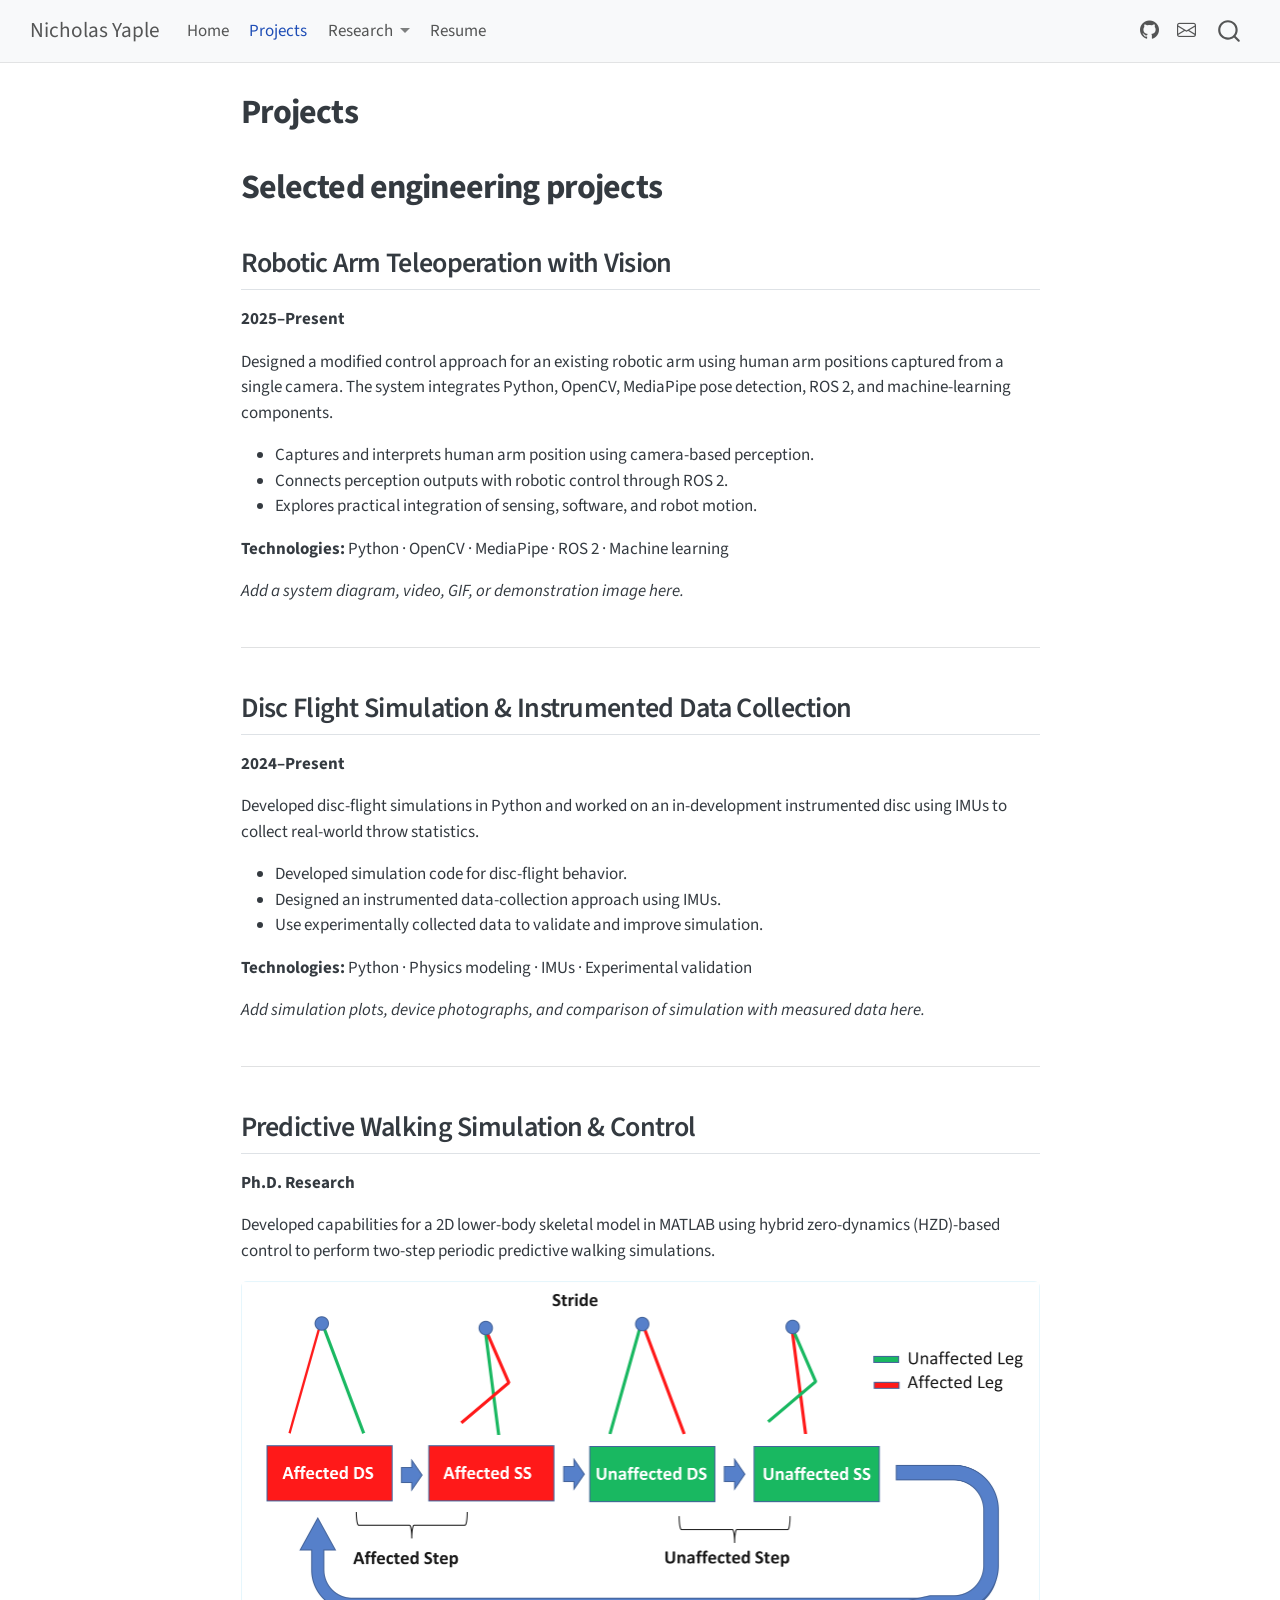
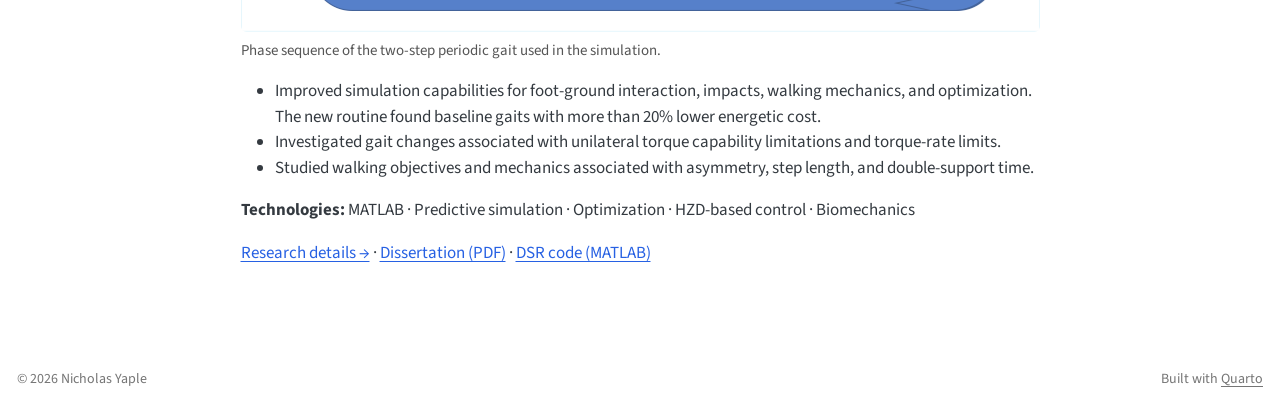
==== commit b90c14b2: "Built site for gh-pages" ====
--- a/projects.html
+++ b/projects.html
@@ -46,7 +46,7 @@
 <link href="site_libs/quarto-html/quarto-syntax-highlighting-63b5708e65d6cd79cd7618c58d0c21e7.css" rel="stylesheet" id="quarto-text-highlighting-styles">
 <script src="site_libs/bootstrap/bootstrap.min.js"></script>
 <link href="site_libs/bootstrap/bootstrap-icons.css" rel="stylesheet">
-<link href="site_libs/bootstrap/bootstrap-cb61c712ca1a7fe70a83faed8e4da2d7.min.css" rel="stylesheet" append-hash="true" id="quarto-bootstrap" data-mode="light">
+<link href="site_libs/bootstrap/bootstrap-48eea8e06ff06eb442a2daacfce5ac08.min.css" rel="stylesheet" append-hash="true" id="quarto-bootstrap" data-mode="light">
 <script src="site_libs/quarto-contrib/glightbox/glightbox.min.js"></script>
 <link href="site_libs/quarto-contrib/glightbox/glightbox.min.css" rel="stylesheet">
 <link href="site_libs/quarto-contrib/glightbox/lightbox.css" rel="stylesheet">
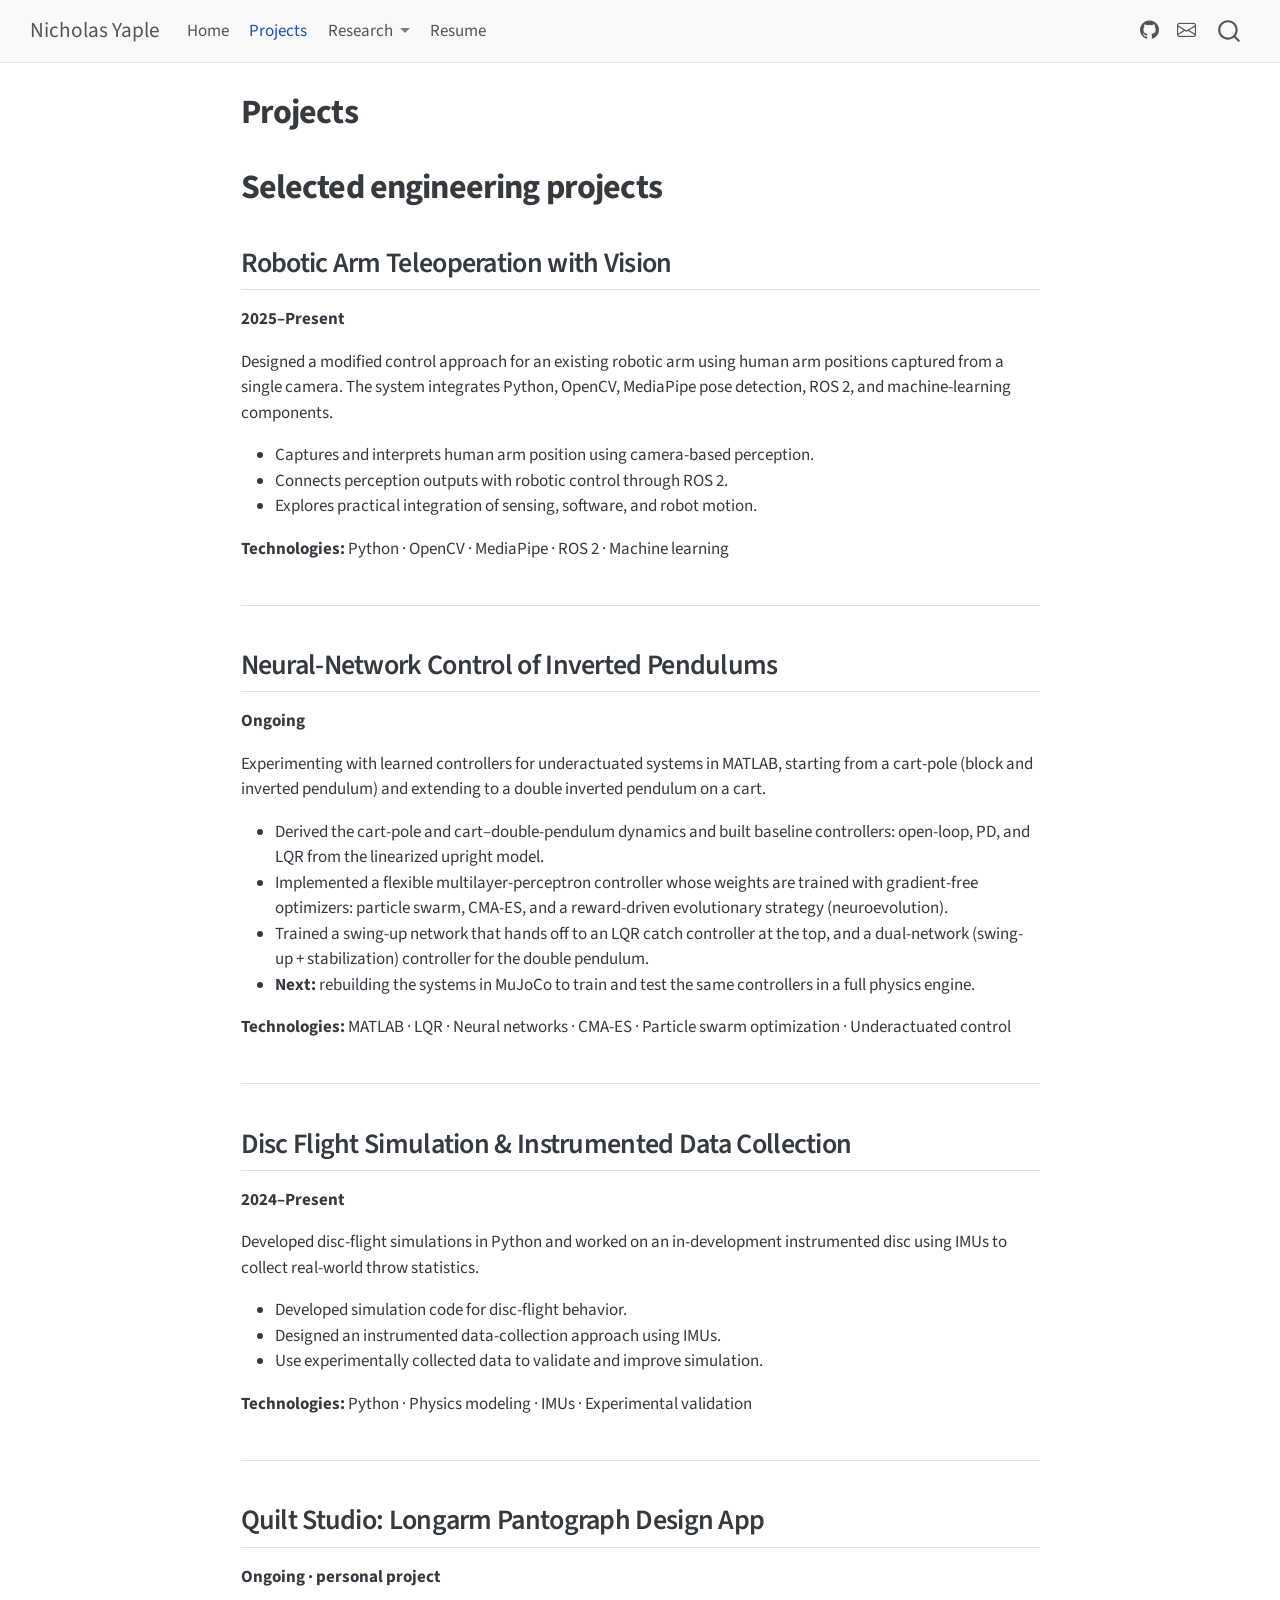
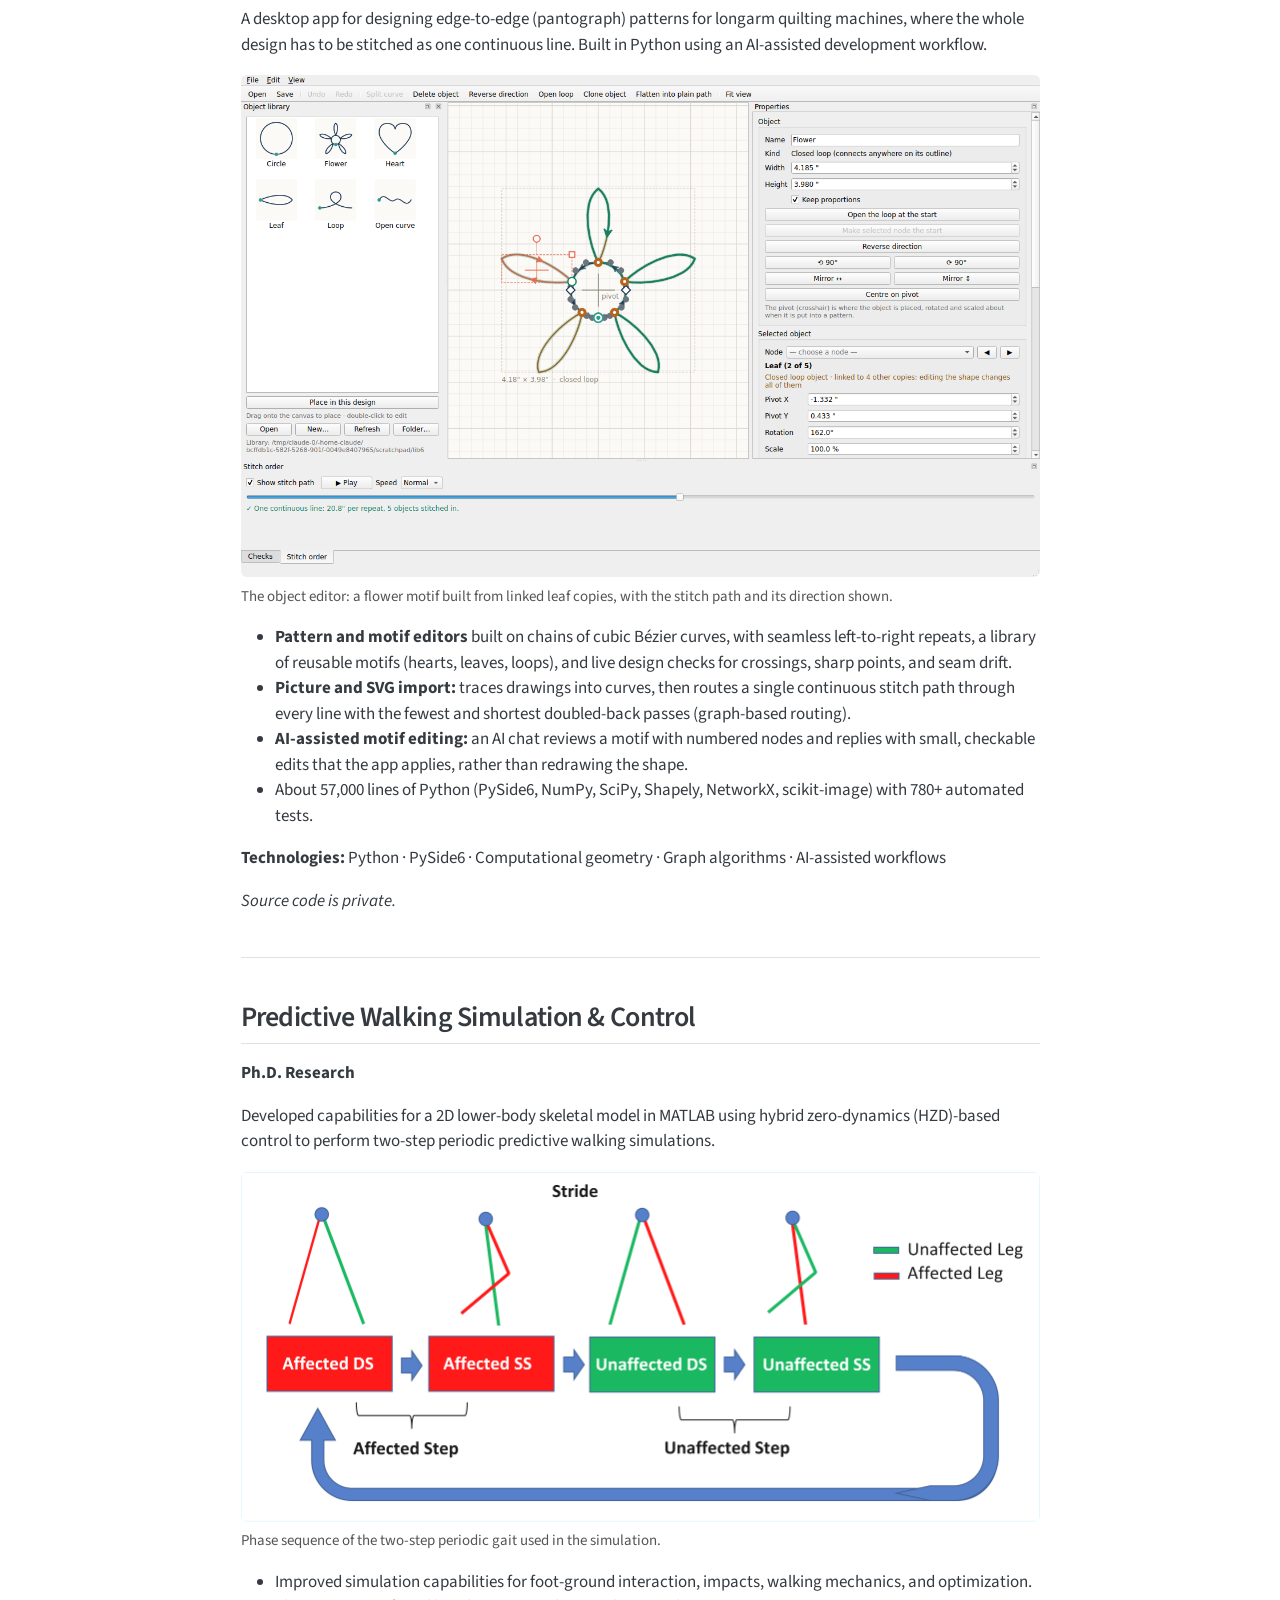
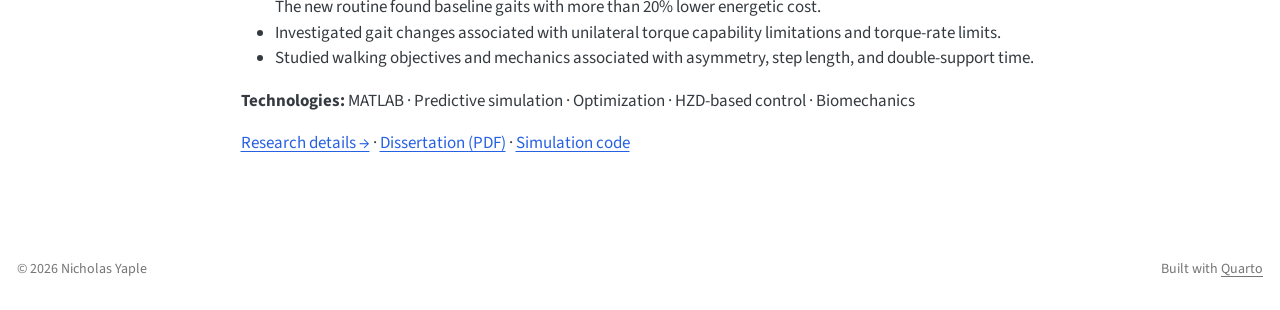
==== commit 39535a80: "Built site for gh-pages" ====
--- a/projects.html
+++ b/projects.html
@@ -82,11 +82,11 @@
 
 <link rel="stylesheet" href="styles.css">
 <meta property="og:title" content="Projects – Nicholas Yaple">
-<meta property="og:image" content="https://yaplenicholas.github.io/research/figs/gait-phases.png">
+<meta property="og:image" content="https://yaplenicholas.github.io/projects/figs/quilt-studio.png">
 <meta property="og:site_name" content="Nicholas Yaple">
-<meta property="og:image:alt" content="Stride diagram with affected and unaffected double- and single-support phases.">
-<meta property="og:image:height" content="701">
-<meta property="og:image:width" content="1600">
+<meta property="og:image:alt" content="Quilt Studio object editor window showing a flower motif made of five leaf loops, an object library panel, a properties panel, and a stitch order slider.">
+<meta property="og:image:height" content="880">
+<meta property="og:image:width" content="1400">
 </head>
 
 <body class="nav-fixed fullcontent quarto-light"><a id="quarto-skip-link" class="visually-hidden-focusable" href="#quarto-document-content">Skip to main content</a>
@@ -127,8 +127,8 @@
  <span class="dropdown-text">Dissertation (PDF)</span></a>
   </li>  
         <li>
-    <a class="dropdown-item" href="https://github.com/yaplenicholas/DSR">
- <span class="dropdown-text">DSR simulation code (MATLAB)</span></a>
+    <a class="dropdown-item" href="./research.html#code-and-reproducibility">
+ <span class="dropdown-text">Simulation code (MATLAB)</span></a>
   </li>  
     </ul>
   </li>
@@ -195,7 +195,20 @@
 <li>Explores practical integration of sensing, software, and robot motion.</li>
 </ul>
 <p><strong>Technologies:</strong> Python · OpenCV · MediaPipe · ROS 2 · Machine learning</p>
-<p><em>Add a system diagram, video, GIF, or demonstration image here.</em></p>
+<!-- TODO: add a system diagram, video, GIF, or demonstration image -->
+<hr>
+</section>
+<section id="neural-network-control-of-inverted-pendulums" class="level2">
+<h2 class="anchored" data-anchor-id="neural-network-control-of-inverted-pendulums">Neural-Network Control of Inverted Pendulums</h2>
+<p><strong>Ongoing</strong></p>
+<p>Experimenting with learned controllers for underactuated systems in MATLAB, starting from a cart-pole (block and inverted pendulum) and extending to a double inverted pendulum on a cart.</p>
+<ul>
+<li>Derived the cart-pole and cart–double-pendulum dynamics and built baseline controllers: open-loop, PD, and LQR from the linearized upright model.</li>
+<li>Implemented a flexible multilayer-perceptron controller whose weights are trained with gradient-free optimizers: particle swarm, CMA-ES, and a reward-driven evolutionary strategy (neuroevolution).</li>
+<li>Trained a swing-up network that hands off to an LQR catch controller at the top, and a dual-network (swing-up + stabilization) controller for the double pendulum.</li>
+<li><strong>Next:</strong> rebuilding the systems in MuJoCo to train and test the same controllers in a full physics engine.</li>
+</ul>
+<p><strong>Technologies:</strong> MATLAB · LQR · Neural networks · CMA-ES · Particle swarm optimization · Underactuated control</p>
 <hr>
 </section>
 <section id="disc-flight-simulation-instrumented-data-collection" class="level2">
@@ -208,7 +221,27 @@
 <li>Use experimentally collected data to validate and improve simulation.</li>
 </ul>
 <p><strong>Technologies:</strong> Python · Physics modeling · IMUs · Experimental validation</p>
-<p><em>Add simulation plots, device photographs, and comparison of simulation with measured data here.</em></p>
+<!-- TODO: add simulation plots, device photos, and sim-vs-measured comparison -->
+<hr>
+</section>
+<section id="quilt-studio-longarm-pantograph-design-app" class="level2">
+<h2 class="anchored" data-anchor-id="quilt-studio-longarm-pantograph-design-app">Quilt Studio: Longarm Pantograph Design App</h2>
+<p><strong>Ongoing · personal project</strong></p>
+<p>A desktop app for designing edge-to-edge (pantograph) patterns for longarm quilting machines, where the whole design has to be stitched as one continuous line. Built in Python using an AI-assisted development workflow.</p>
+<div class="quarto-figure quarto-figure-center">
+<figure class="figure">
+<p><a href="projects/figs/quilt-studio.png" class="lightbox" data-gallery="quarto-lightbox-gallery-1" title="The object editor: a flower motif built from linked leaf copies, with the stitch path and its direction shown."><img src="projects/figs/quilt-studio.png" class="img-fluid figure-img" alt="Quilt Studio object editor window showing a flower motif made of five leaf loops, an object library panel, a properties panel, and a stitch order slider."></a></p>
+<figcaption>The object editor: a flower motif built from linked leaf copies, with the stitch path and its direction shown.</figcaption>
+</figure>
+</div>
+<ul>
+<li><strong>Pattern and motif editors</strong> built on chains of cubic Bézier curves, with seamless left-to-right repeats, a library of reusable motifs (hearts, leaves, loops), and live design checks for crossings, sharp points, and seam drift.</li>
+<li><strong>Picture and SVG import:</strong> traces drawings into curves, then routes a single continuous stitch path through every line with the fewest and shortest doubled-back passes (graph-based routing).</li>
+<li><strong>AI-assisted motif editing:</strong> an AI chat reviews a motif with numbered nodes and replies with small, checkable edits that the app applies, rather than redrawing the shape.</li>
+<li>About 57,000 lines of Python (PySide6, NumPy, SciPy, Shapely, NetworkX, scikit-image) with 780+ automated tests.</li>
+</ul>
+<p><strong>Technologies:</strong> Python · PySide6 · Computational geometry · Graph algorithms · AI-assisted workflows</p>
+<p><em>Source code is private.</em></p>
 <hr>
 </section>
 <section id="predictive-walking-simulation-control" class="level2">
@@ -217,7 +250,7 @@
 <p>Developed capabilities for a 2D lower-body skeletal model in MATLAB using hybrid zero-dynamics (HZD)-based control to perform two-step periodic predictive walking simulations.</p>
 <div class="quarto-figure quarto-figure-center">
 <figure class="figure">
-<p><a href="research/figs/gait-phases.png" class="lightbox" data-gallery="quarto-lightbox-gallery-1" title="Phase sequence of the two-step periodic gait used in the simulation."><img src="research/figs/gait-phases.png" class="img-fluid figure-img" alt="Stride diagram with affected and unaffected double- and single-support phases."></a></p>
+<p><a href="research/figs/gait-phases.png" class="lightbox" data-gallery="quarto-lightbox-gallery-2" title="Phase sequence of the two-step periodic gait used in the simulation."><img src="research/figs/gait-phases.png" class="img-fluid figure-img" alt="Stride diagram with affected and unaffected double- and single-support phases."></a></p>
 <figcaption>Phase sequence of the two-step periodic gait used in the simulation.</figcaption>
 </figure>
 </div>
@@ -227,7 +260,7 @@
 <li>Studied walking objectives and mechanics associated with asymmetry, step length, and double-support time.</li>
 </ul>
 <p><strong>Technologies:</strong> MATLAB · Predictive simulation · Optimization · HZD-based control · Biomechanics</p>
-<p><a href="./research.html">Research details →</a> · <a href="research/dissertation/Yaple_Dissertation_2026.pdf">Dissertation (PDF)</a> · <a href="https://github.com/yaplenicholas/DSR">DSR code (MATLAB)</a></p>
+<p><a href="./research.html">Research details →</a> · <a href="research/dissertation/Yaple_Dissertation_2026.pdf">Dissertation (PDF)</a> · <a href="./research.html#code-and-reproducibility">Simulation code</a></p>
 
 
 </section>
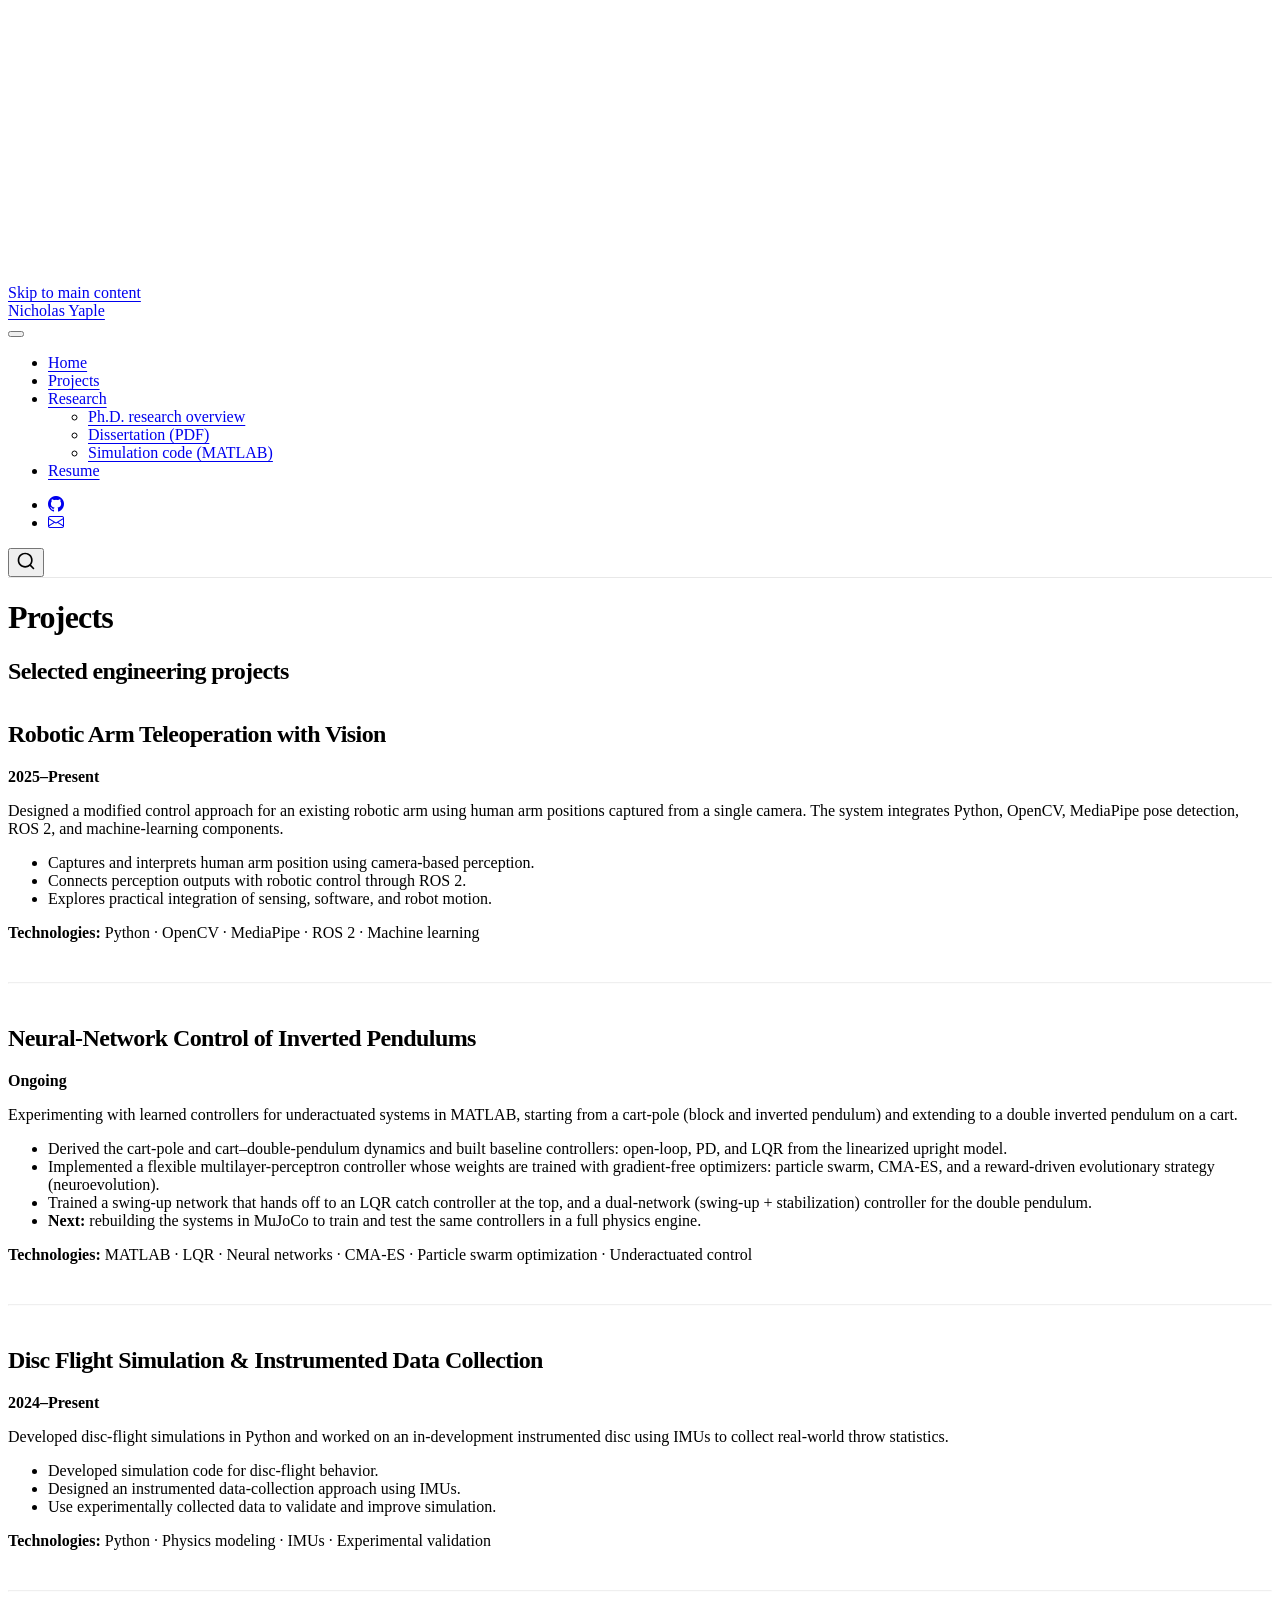
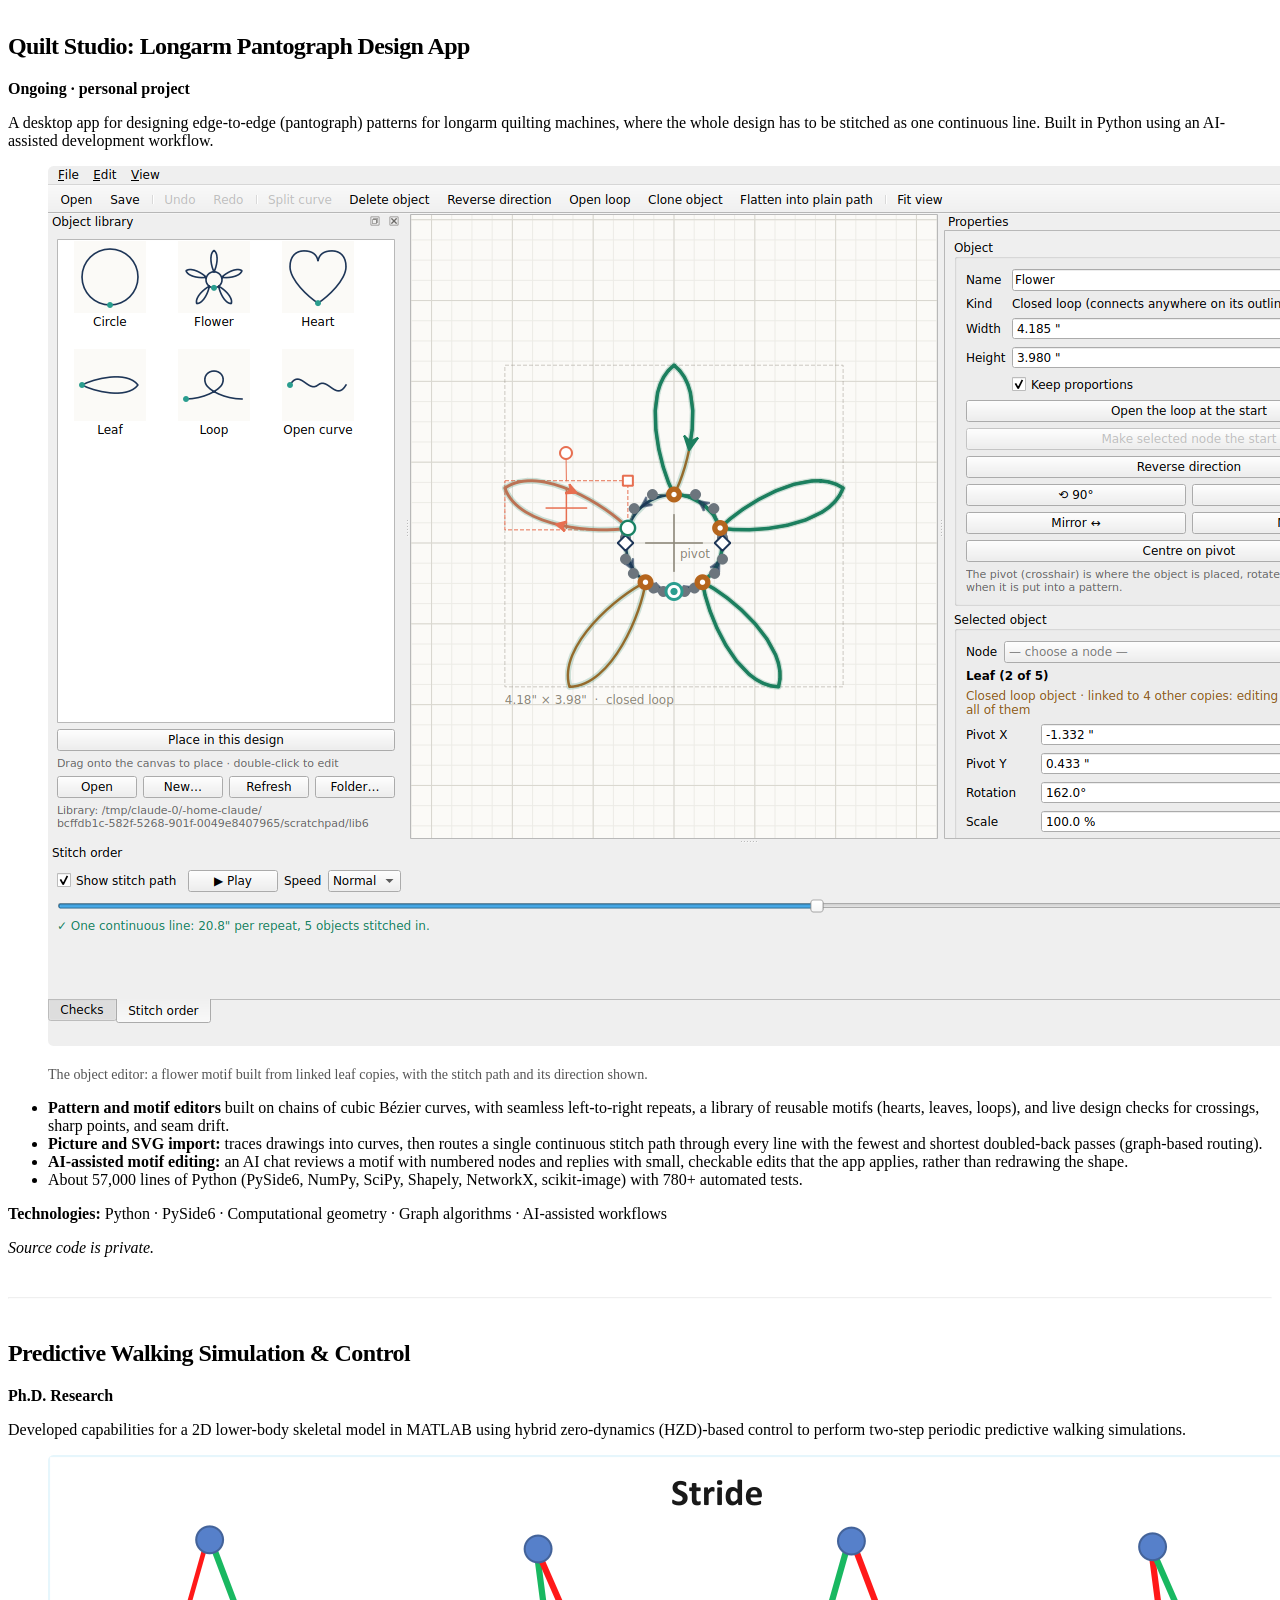
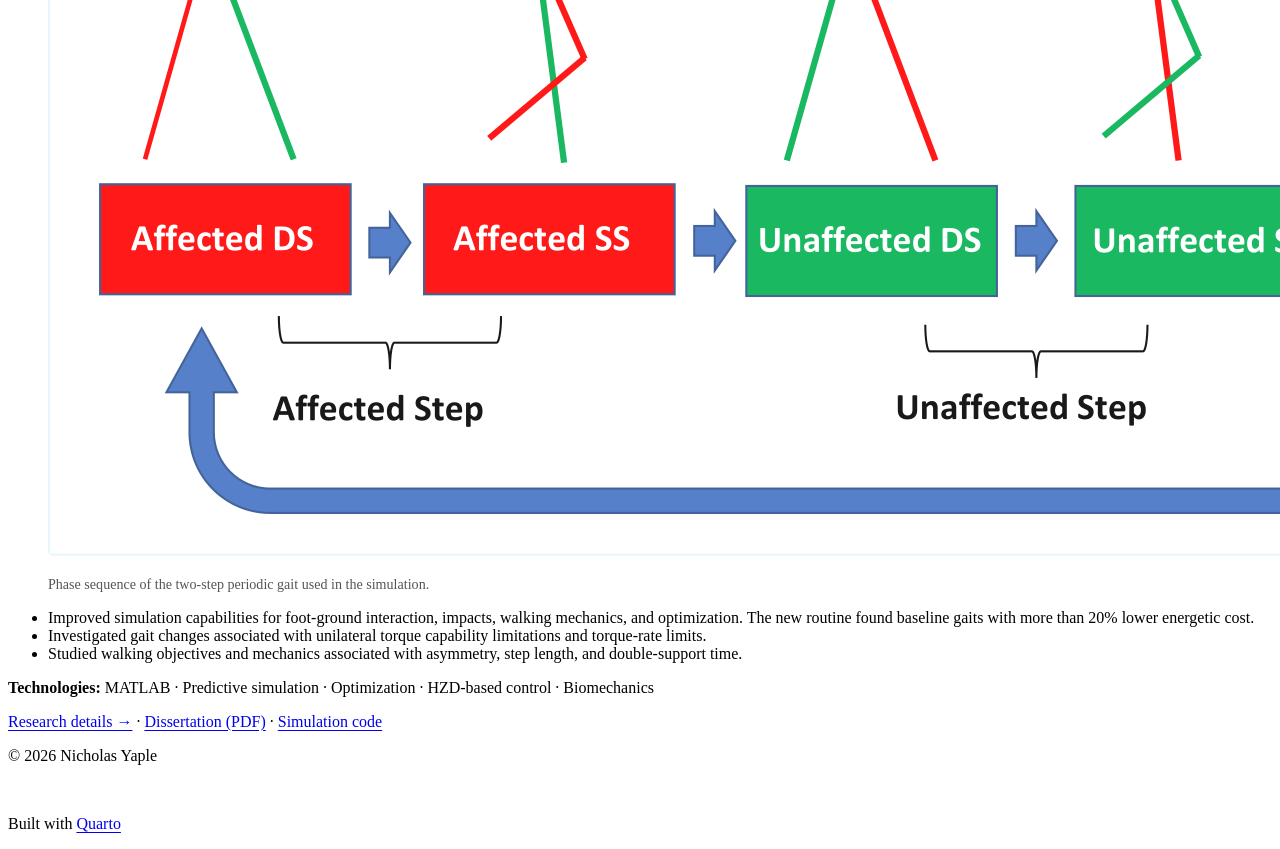
==== commit 4bdb9728: "Built site for gh-pages" ====
--- a/projects.html
+++ b/projects.html
@@ -46,7 +46,7 @@
 <link href="site_libs/quarto-html/quarto-syntax-highlighting-63b5708e65d6cd79cd7618c58d0c21e7.css" rel="stylesheet" id="quarto-text-highlighting-styles">
 <script src="site_libs/bootstrap/bootstrap.min.js"></script>
 <link href="site_libs/bootstrap/bootstrap-icons.css" rel="stylesheet">
-<link href="site_libs/bootstrap/bootstrap-48eea8e06ff06eb442a2daacfce5ac08.min.css" rel="stylesheet" append-hash="true" id="quarto-bootstrap" data-mode="light">
+<link href="site_libs/bootstrap/bootstrap-cb61c712ca1a7fe70a83faed8e4da2d7.min.css" rel="stylesheet" append-hash="true" id="quarto-bootstrap" data-mode="light">
 <script src="site_libs/quarto-contrib/glightbox/glightbox.min.js"></script>
 <link href="site_libs/quarto-contrib/glightbox/glightbox.min.css" rel="stylesheet">
 <link href="site_libs/quarto-contrib/glightbox/lightbox.css" rel="stylesheet">
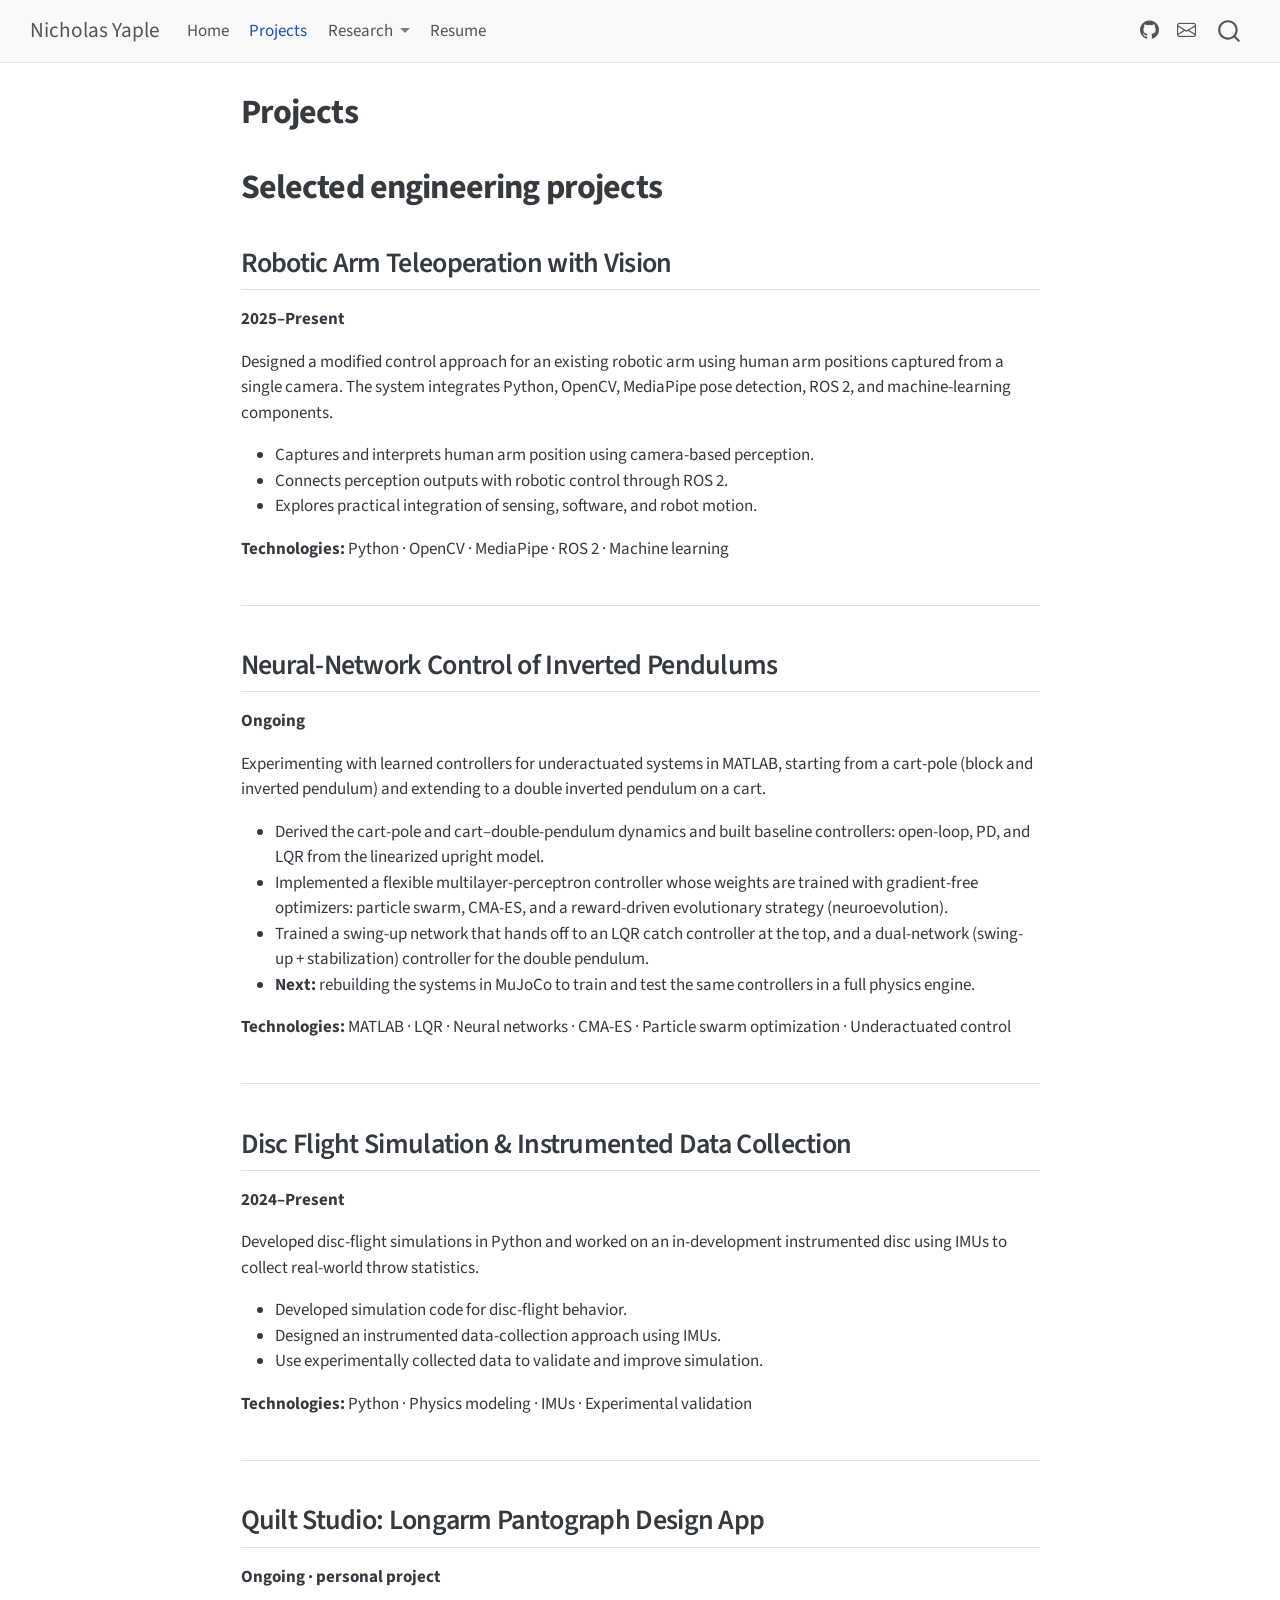
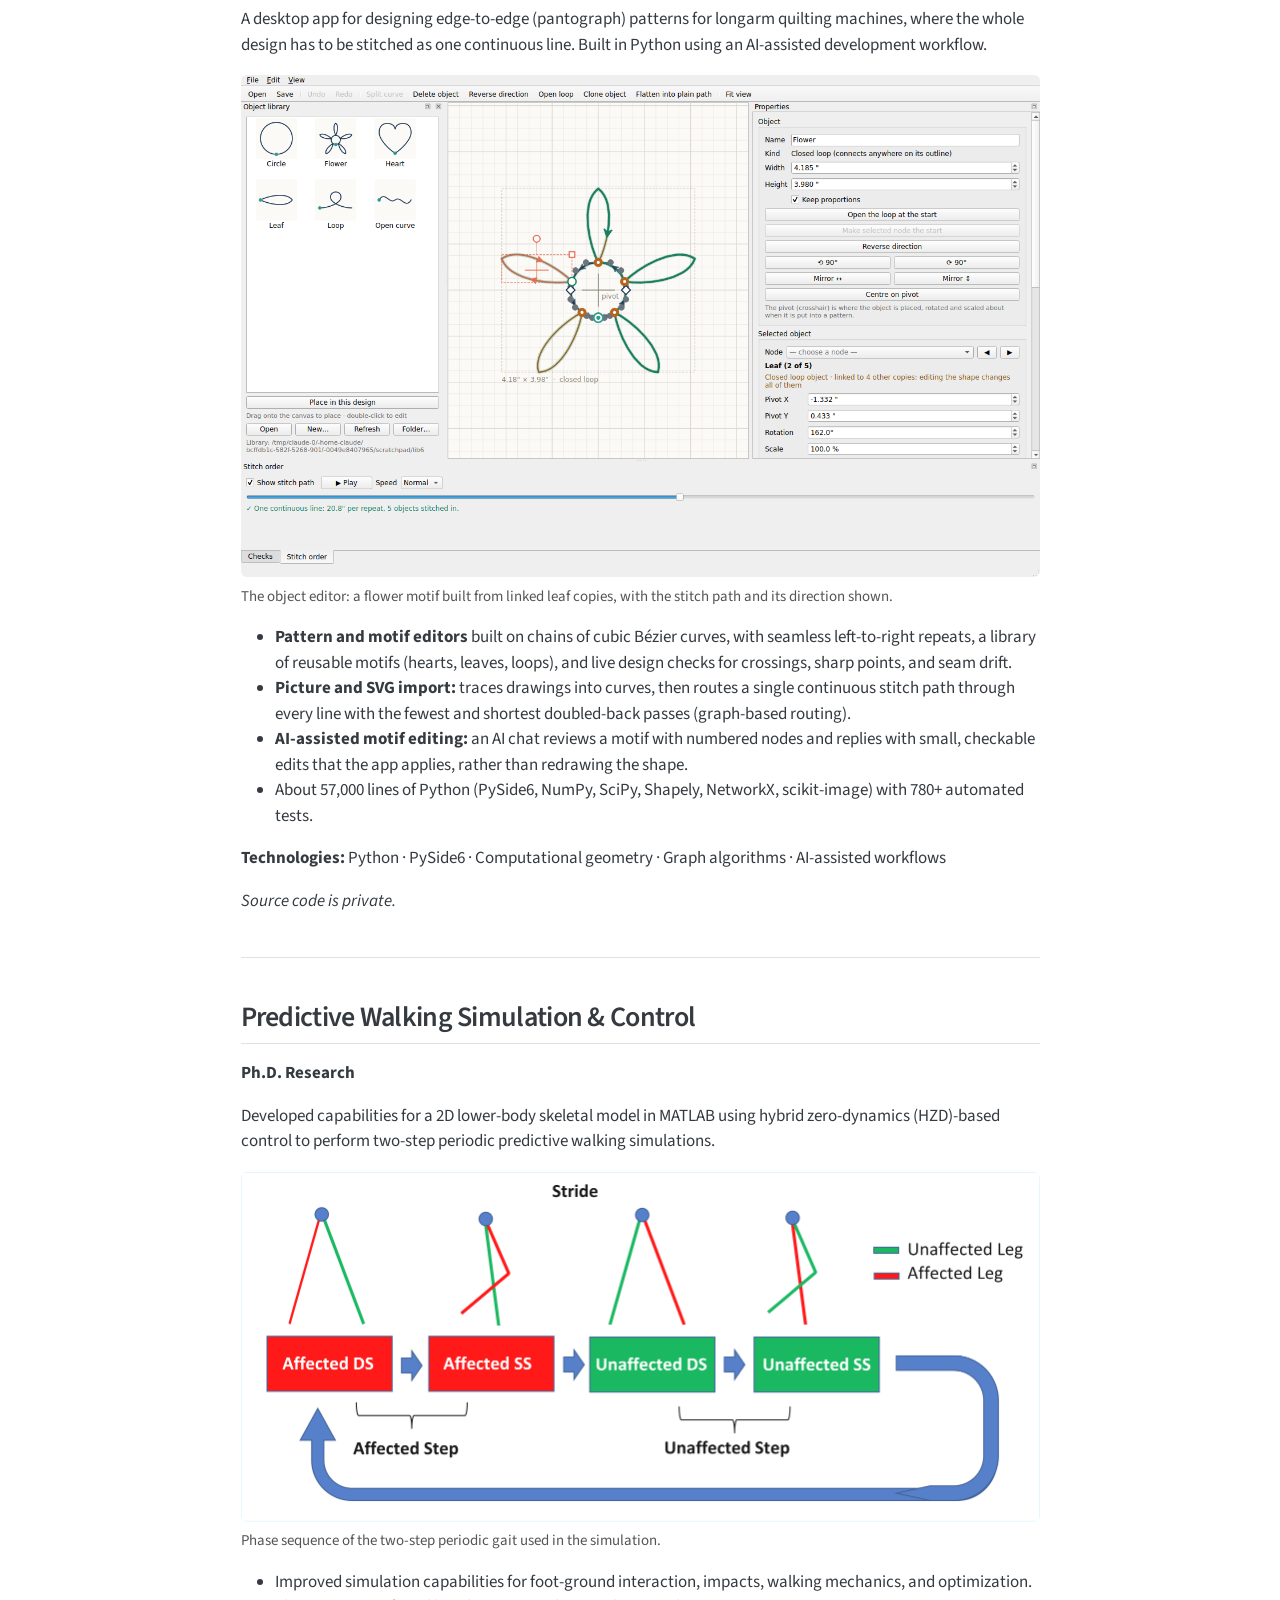
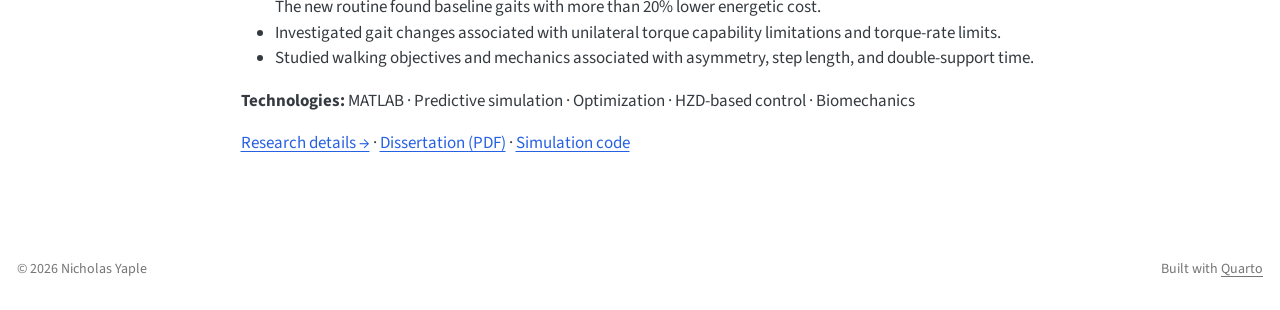
==== commit b4918d12: "Built site for gh-pages" ====
--- a/projects.html
+++ b/projects.html
@@ -46,7 +46,7 @@
 <link href="site_libs/quarto-html/quarto-syntax-highlighting-63b5708e65d6cd79cd7618c58d0c21e7.css" rel="stylesheet" id="quarto-text-highlighting-styles">
 <script src="site_libs/bootstrap/bootstrap.min.js"></script>
 <link href="site_libs/bootstrap/bootstrap-icons.css" rel="stylesheet">
-<link href="site_libs/bootstrap/bootstrap-cb61c712ca1a7fe70a83faed8e4da2d7.min.css" rel="stylesheet" append-hash="true" id="quarto-bootstrap" data-mode="light">
+<link href="site_libs/bootstrap/bootstrap-48eea8e06ff06eb442a2daacfce5ac08.min.css" rel="stylesheet" append-hash="true" id="quarto-bootstrap" data-mode="light">
 <script src="site_libs/quarto-contrib/glightbox/glightbox.min.js"></script>
 <link href="site_libs/quarto-contrib/glightbox/glightbox.min.css" rel="stylesheet">
 <link href="site_libs/quarto-contrib/glightbox/lightbox.css" rel="stylesheet">
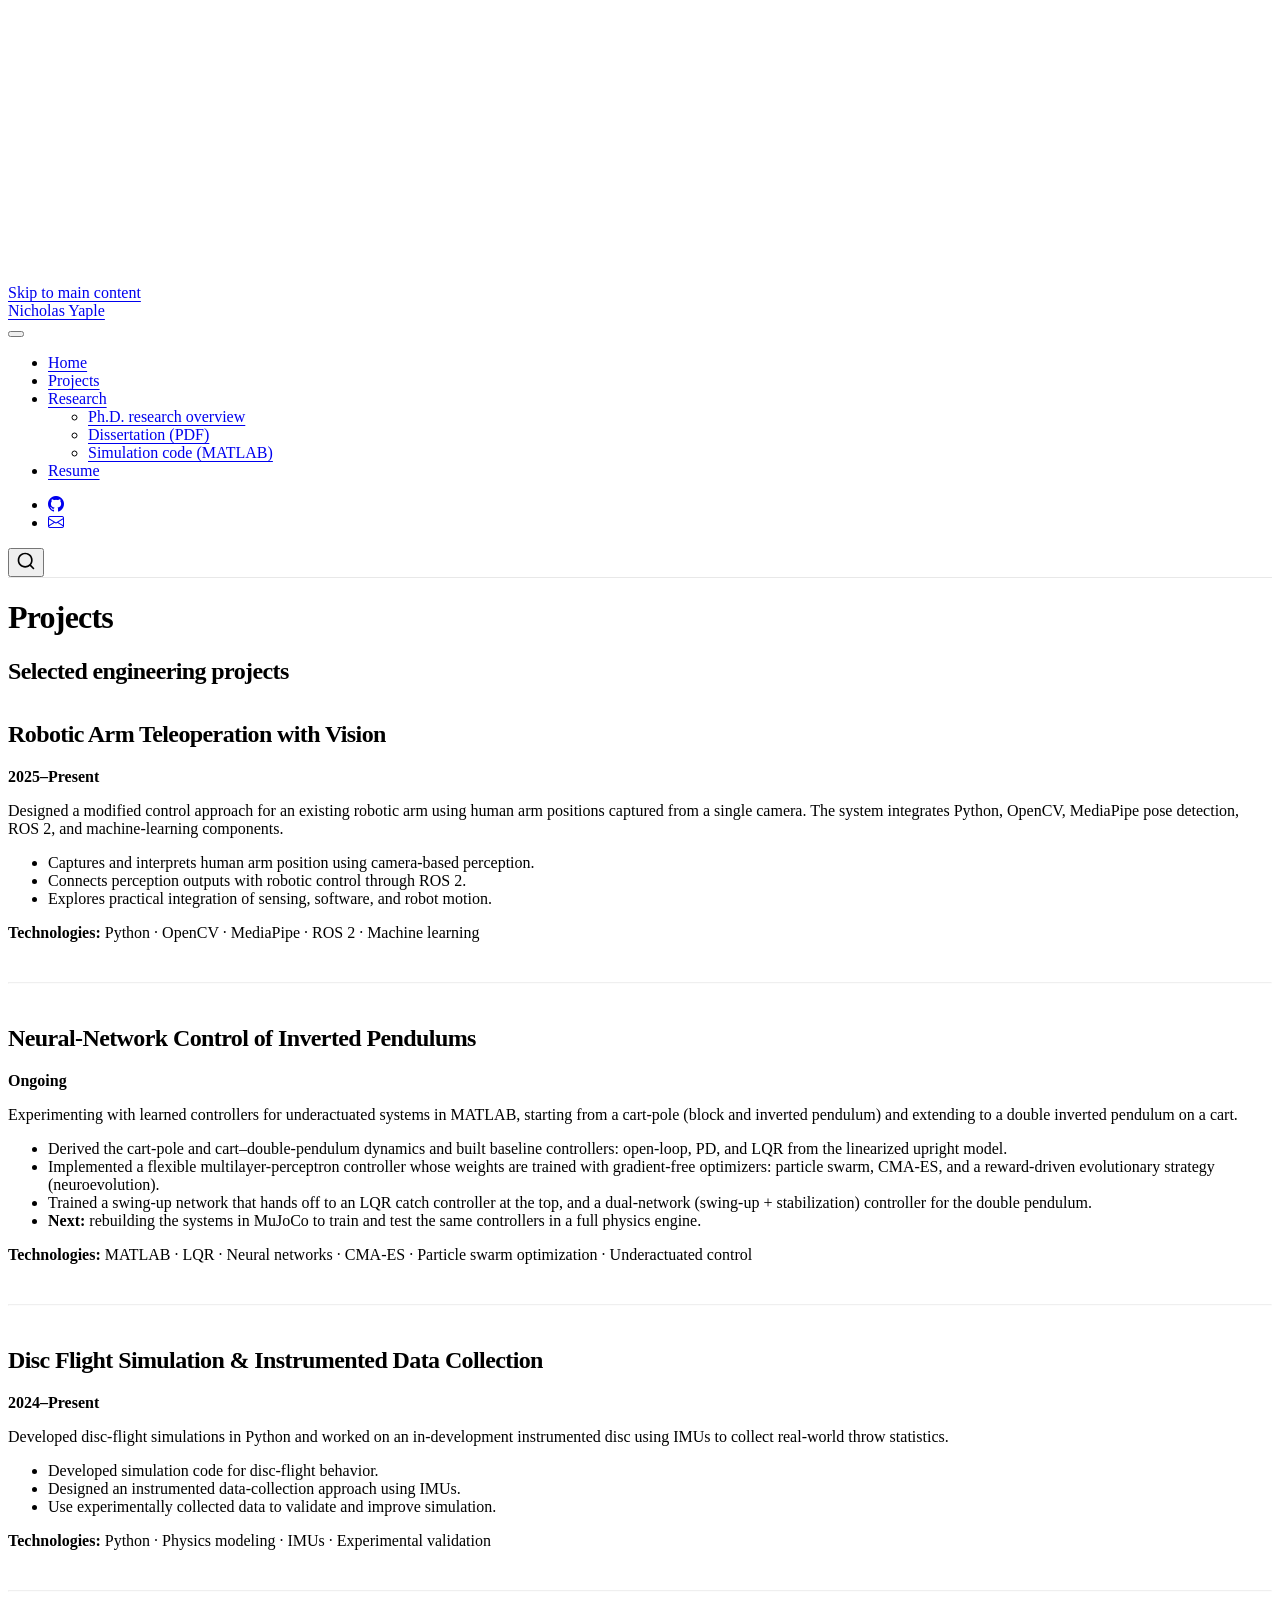
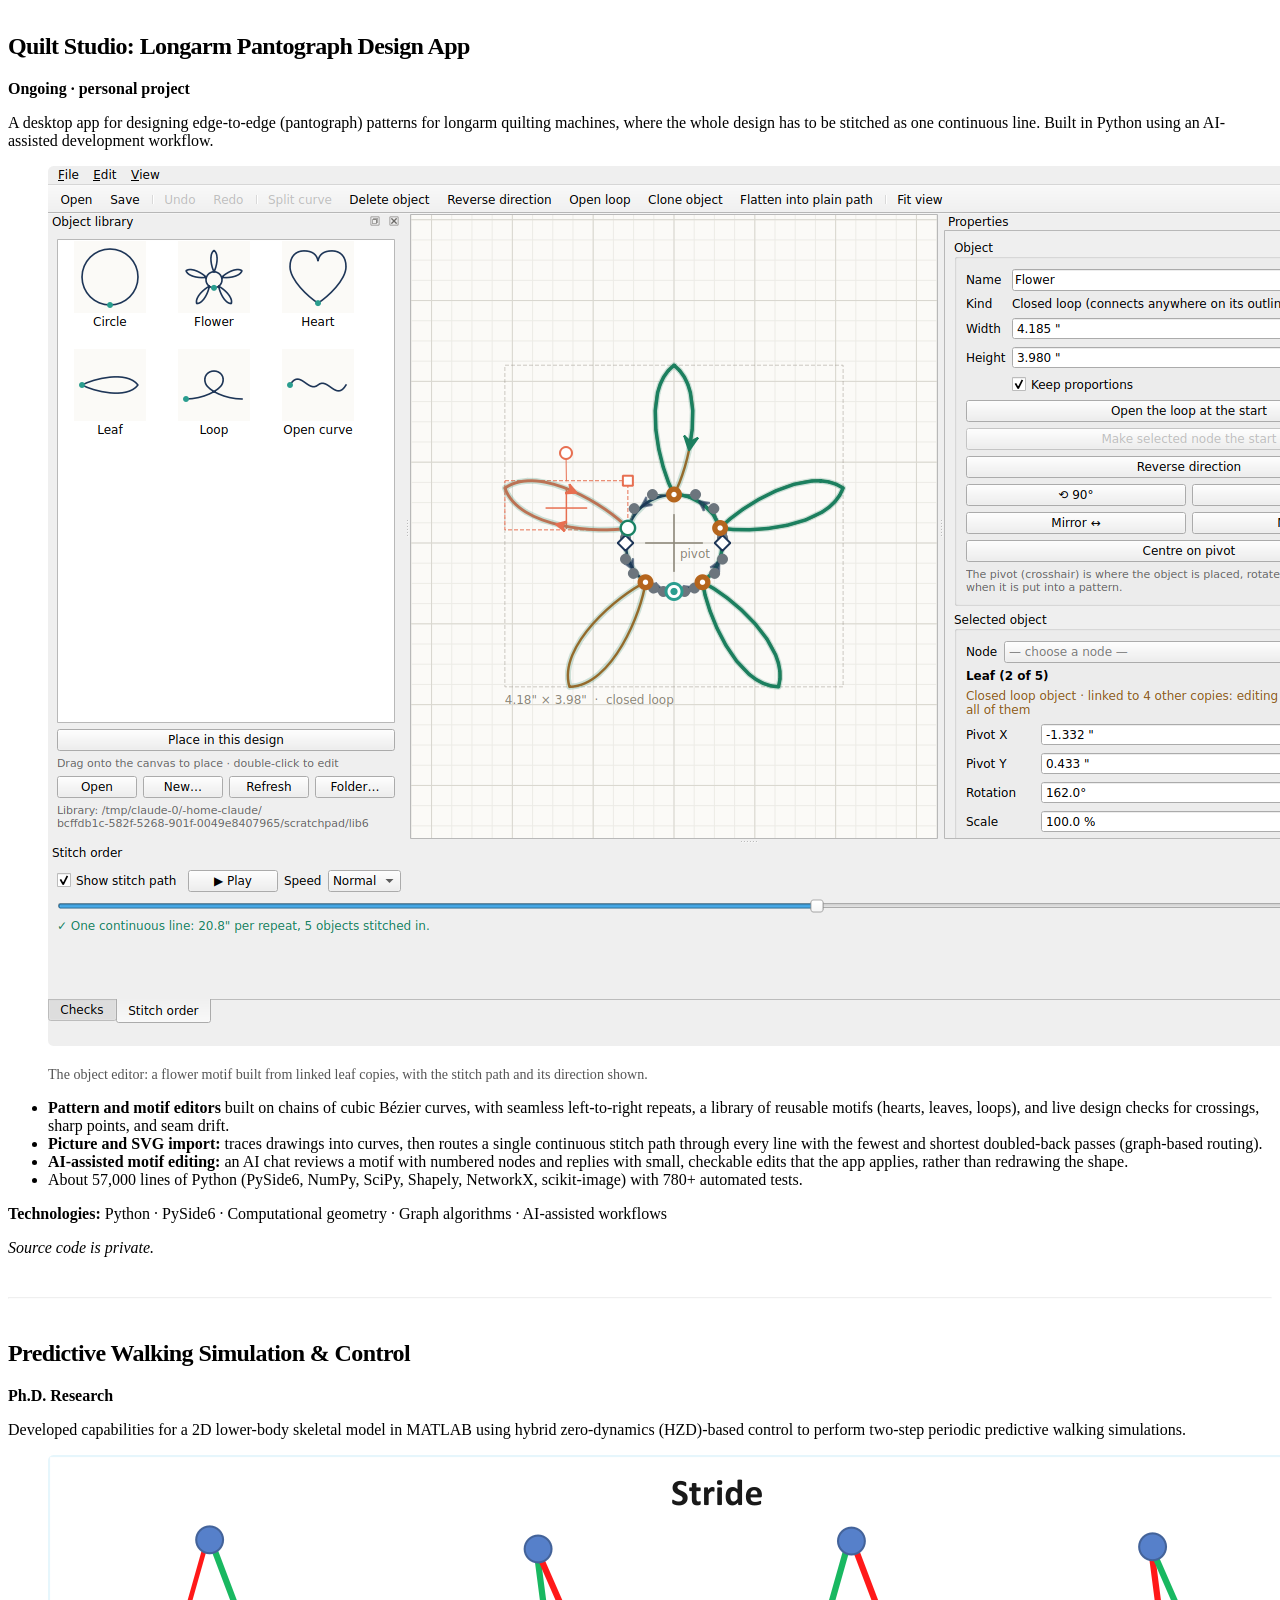
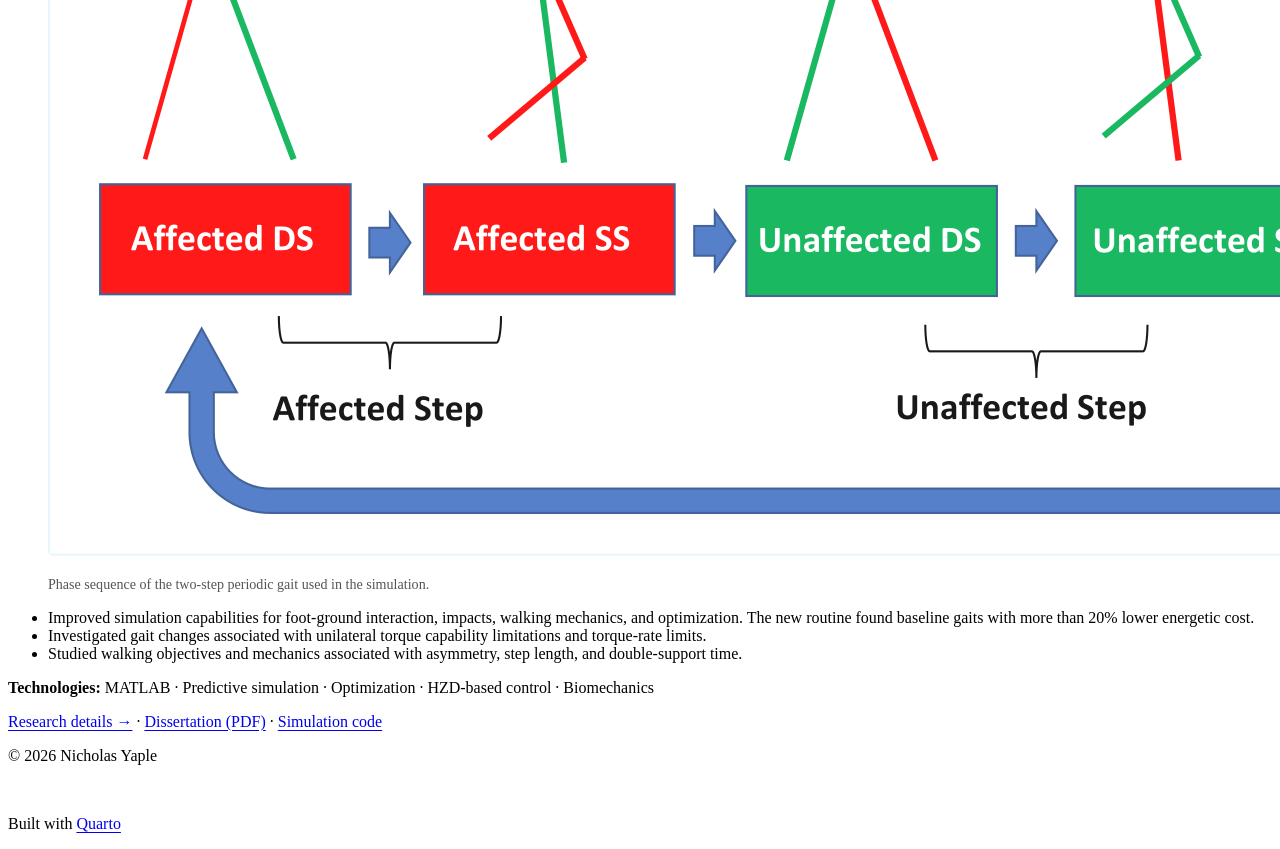
==== commit f68694a1: "Built site for gh-pages" ====
--- a/projects.html
+++ b/projects.html
@@ -46,7 +46,7 @@
 <link href="site_libs/quarto-html/quarto-syntax-highlighting-63b5708e65d6cd79cd7618c58d0c21e7.css" rel="stylesheet" id="quarto-text-highlighting-styles">
 <script src="site_libs/bootstrap/bootstrap.min.js"></script>
 <link href="site_libs/bootstrap/bootstrap-icons.css" rel="stylesheet">
-<link href="site_libs/bootstrap/bootstrap-48eea8e06ff06eb442a2daacfce5ac08.min.css" rel="stylesheet" append-hash="true" id="quarto-bootstrap" data-mode="light">
+<link href="site_libs/bootstrap/bootstrap-cb61c712ca1a7fe70a83faed8e4da2d7.min.css" rel="stylesheet" append-hash="true" id="quarto-bootstrap" data-mode="light">
 <script src="site_libs/quarto-contrib/glightbox/glightbox.min.js"></script>
 <link href="site_libs/quarto-contrib/glightbox/glightbox.min.css" rel="stylesheet">
 <link href="site_libs/quarto-contrib/glightbox/lightbox.css" rel="stylesheet">
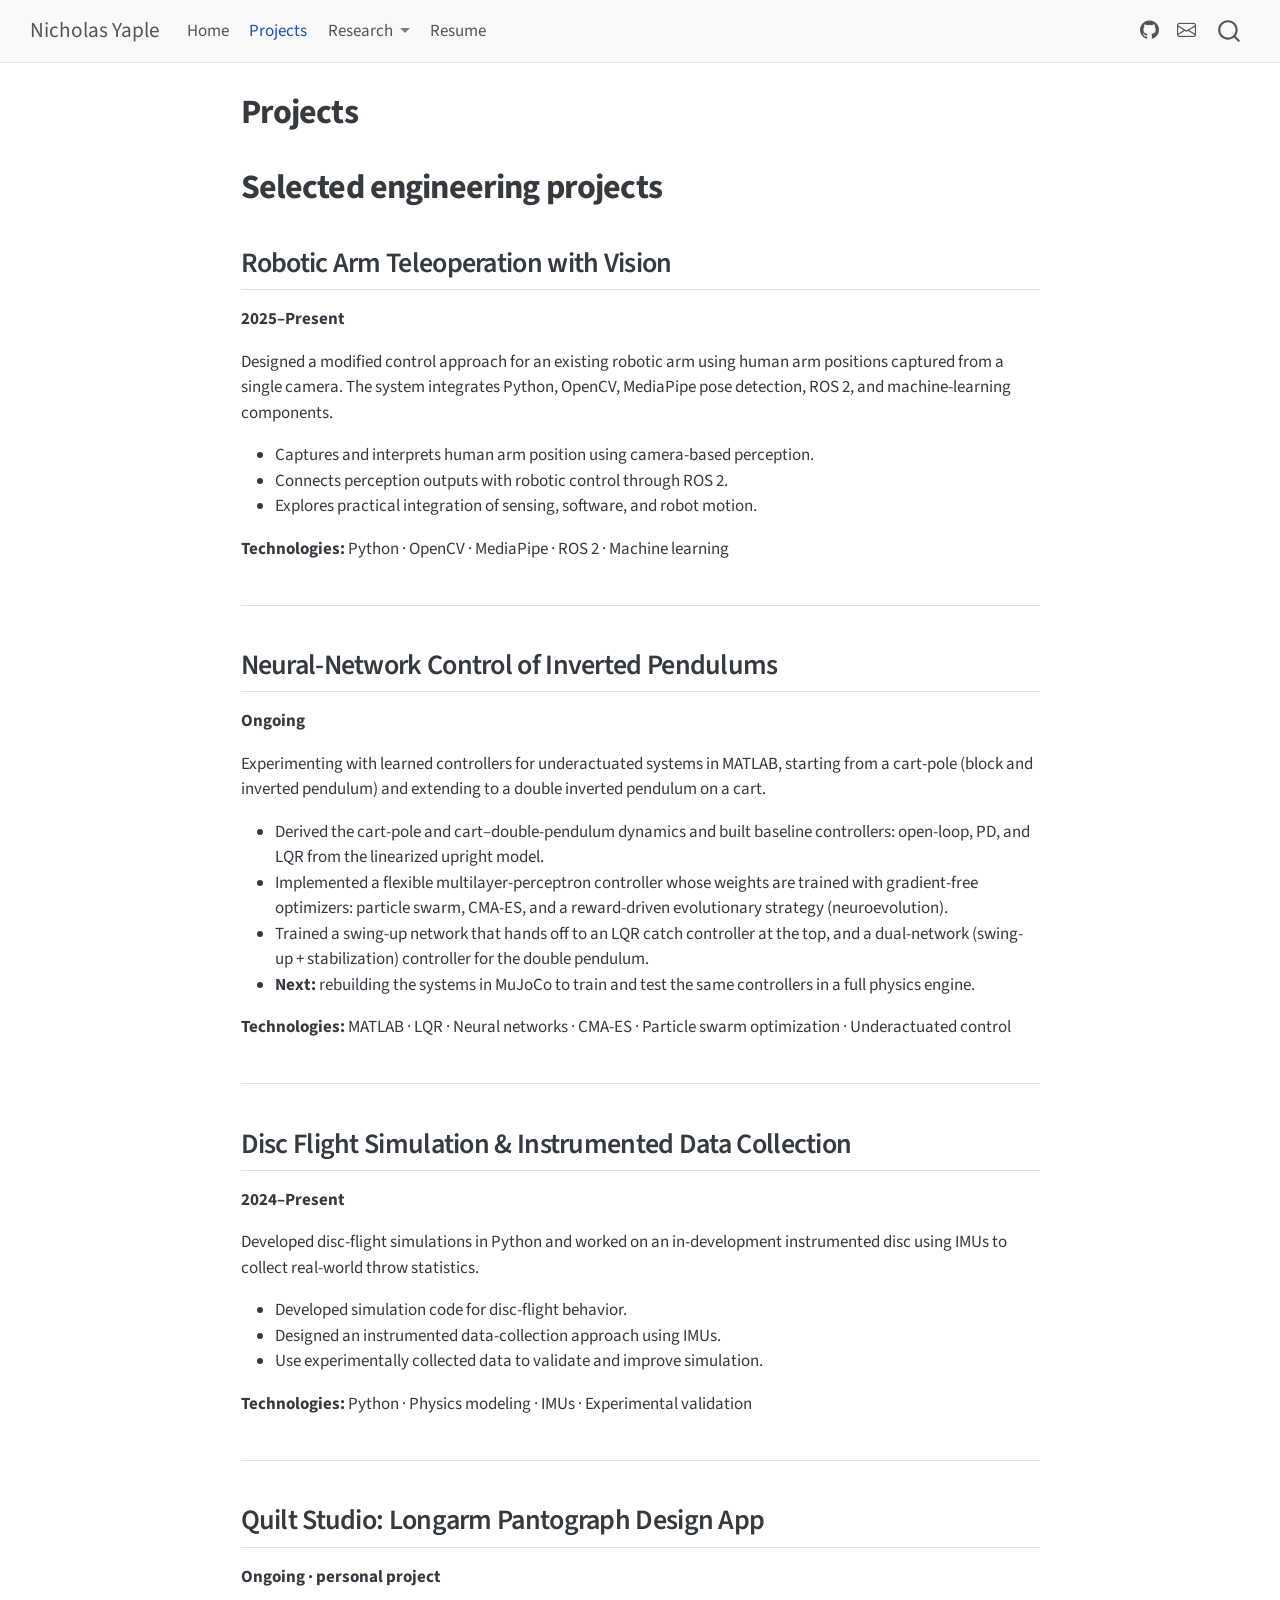
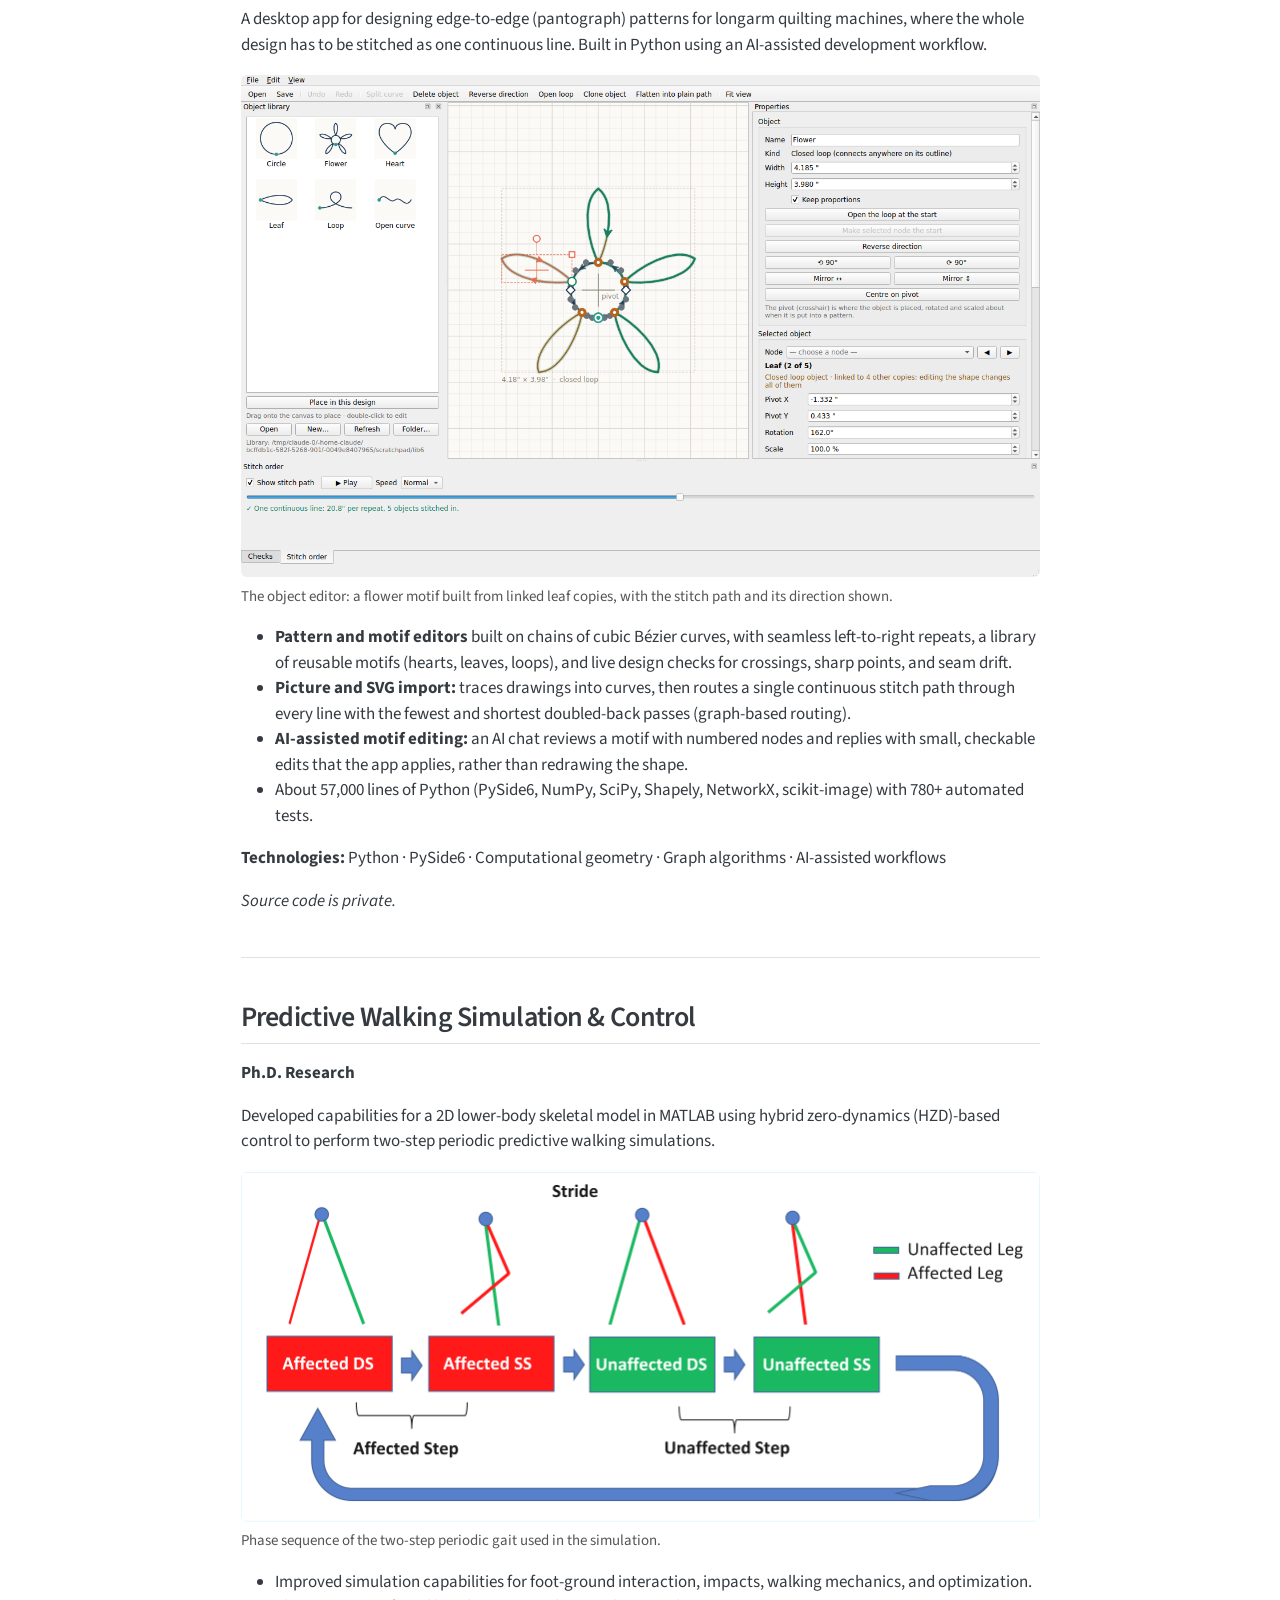
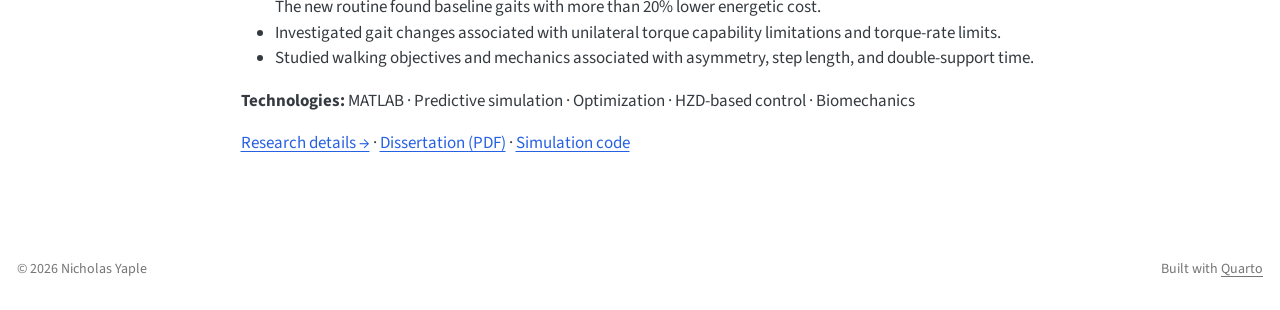
==== commit 83c37f2a: "Built site for gh-pages" ====
--- a/projects.html
+++ b/projects.html
@@ -46,7 +46,7 @@
 <link href="site_libs/quarto-html/quarto-syntax-highlighting-63b5708e65d6cd79cd7618c58d0c21e7.css" rel="stylesheet" id="quarto-text-highlighting-styles">
 <script src="site_libs/bootstrap/bootstrap.min.js"></script>
 <link href="site_libs/bootstrap/bootstrap-icons.css" rel="stylesheet">
-<link href="site_libs/bootstrap/bootstrap-cb61c712ca1a7fe70a83faed8e4da2d7.min.css" rel="stylesheet" append-hash="true" id="quarto-bootstrap" data-mode="light">
+<link href="site_libs/bootstrap/bootstrap-48eea8e06ff06eb442a2daacfce5ac08.min.css" rel="stylesheet" append-hash="true" id="quarto-bootstrap" data-mode="light">
 <script src="site_libs/quarto-contrib/glightbox/glightbox.min.js"></script>
 <link href="site_libs/quarto-contrib/glightbox/glightbox.min.css" rel="stylesheet">
 <link href="site_libs/quarto-contrib/glightbox/lightbox.css" rel="stylesheet">
